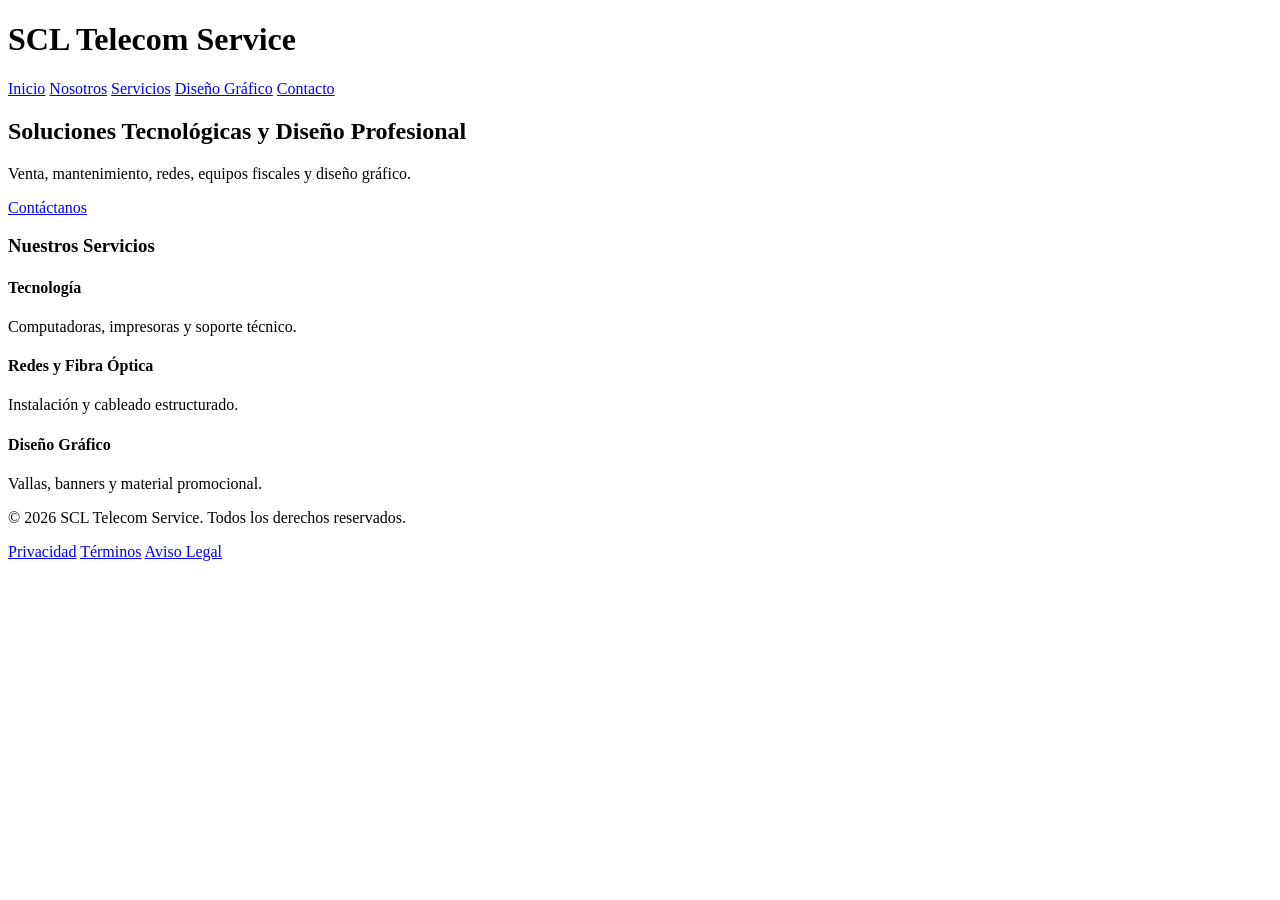
==== index.html @ 66138eaa "Add files via upload" ====
<!DOCTYPE html>
<html lang="es">
<head>
    <meta charset="UTF-8">
    <meta name="viewport" content="width=device-width, initial-scale=1.0">
    <title>SCL Telecom Service | Soluciones Tecnológicas</title>
    <meta name="description" content="SCL Telecom Service ofrece servicios de tecnología, redes, equipos fiscales y diseño gráfico profesional.">

    <link rel="stylesheet" href="css/style.css">
</head>
<body>

    <!-- HEADER -->
    <header class="header">
        <div class="container">
            <h1 class="logo">SCL Telecom Service</h1>

            <nav class="nav">
                <a href="index.html">Inicio</a>
                <a href="nosotros.html">Nosotros</a>
                <a href="servicios.html">Servicios</a>
                <a href="diseno-grafico.html">Diseño Gráfico</a>
                <a href="contacto.html">Contacto</a>
            </nav>
        </div>
    </header>

    <!-- HERO -->
    <section class="hero">
        <div class="container">
            <h2>Soluciones Tecnológicas y Diseño Profesional</h2>
            <p>Venta, mantenimiento, redes, equipos fiscales y diseño gráfico.</p>
            <a href="contacto.html" class="btn">Contáctanos</a>
        </div>
    </section>

    <!-- SERVICIOS RESUMEN -->
    <section class="services">
        <div class="container">
            <h3>Nuestros Servicios</h3>

            <div class="services-grid">
                <div class="service-card">
                    <h4>Tecnología</h4>
                    <p>Computadoras, impresoras y soporte técnico.</p>
                </div>

                <div class="service-card">
                    <h4>Redes y Fibra Óptica</h4>
                    <p>Instalación y cableado estructurado.</p>
                </div>

                <div class="service-card">
                    <h4>Diseño Gráfico</h4>
                    <p>Vallas, banners y material promocional.</p>
                </div>
            </div>
        </div>
    </section>

    <!-- FOOTER -->
    <footer class="footer">
        <div class="container">
            <p>© 2026 SCL Telecom Service. Todos los derechos reservados.</p>
            <div class="footer-links">
                <a href="docs/privacidad.html">Privacidad</a>
                <a href="docs/terminos.html">Términos</a>
                <a href="docs/aviso-legal.html">Aviso Legal</a>
            </div>
        </div>
    </footer>

</body>
</html>
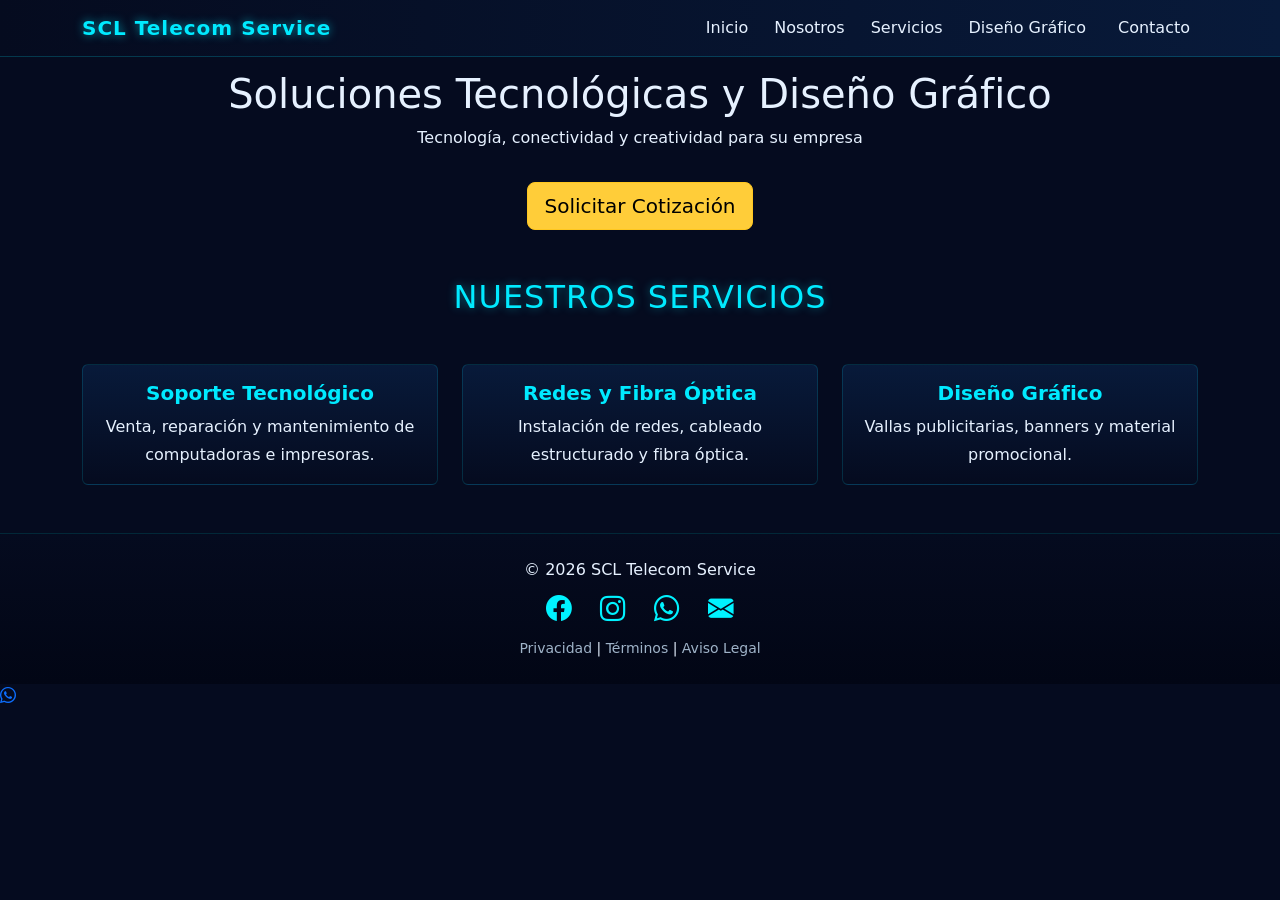
==== commit d8290246: "Add files via upload" ====
--- a/index.html
+++ b/index.html
@@ -3,72 +3,142 @@
 <head>
     <meta charset="UTF-8">
     <meta name="viewport" content="width=device-width, initial-scale=1.0">
-    <title>SCL Telecom Service | Soluciones Tecnológicas</title>
-    <meta name="description" content="SCL Telecom Service ofrece servicios de tecnología, redes, equipos fiscales y diseño gráfico profesional.">
 
+    <title>SCL Telecom Service | Soluciones Tecnológicas y Diseño Gráfico</title>
+    <meta name="description" content="Venta, mantenimiento de equipos, redes de fibra óptica y diseño gráfico profesional.">
+
+    <!-- BOOTSTRAP CSS -->
+    <link href="https://cdn.jsdelivr.net/npm/bootstrap@5.3.2/dist/css/bootstrap.min.css" rel="stylesheet">
+
+    <!-- BOOTSTRAP ICONS -->
+    <link href="https://cdn.jsdelivr.net/npm/bootstrap-icons/font/bootstrap-icons.css" rel="stylesheet">
+
+    <!-- CSS PERSONALIZADO -->
     <link rel="stylesheet" href="css/style.css">
 </head>
 <body>
 
-    <!-- HEADER -->
-    <header class="header">
-        <div class="container">
-            <h1 class="logo">SCL Telecom Service</h1>
+<!-- NAVBAR -->
+<nav class="navbar navbar-expand-lg navbar-dark fixed-top">
+    <div class="container">
+        <a class="navbar-brand fw-bold" href="index.html">SCL Telecom Service</a>
 
-            <nav class="nav">
-                <a href="index.html">Inicio</a>
-                <a href="nosotros.html">Nosotros</a>
-                <a href="servicios.html">Servicios</a>
-                <a href="diseno-grafico.html">Diseño Gráfico</a>
-                <a href="contacto.html">Contacto</a>
-            </nav>
+        <button class="navbar-toggler" data-bs-toggle="collapse" data-bs-target="#menu">
+            <span class="navbar-toggler-icon"></span>
+        </button>
+
+        <div class="collapse navbar-collapse" id="menu">
+            <ul class="navbar-nav ms-auto">
+                <li class="nav-item"><a class="nav-link active" href="index.html">Inicio</a></li>
+                <li class="nav-item"><a class="nav-link" href="nosotros.html">Nosotros</a></li>
+                <li class="nav-item"><a class="nav-link" href="servicios.html">Servicios</a></li>
+                <li class="nav-item"><a class="nav-link" href="diseno-grafico.html">Diseño Gráfico</a></li>
+                <li class="nav-item">
+                    <a class="nav-link btn btn-outline-info ms-lg-3" href="contacto.html">Contacto</a>
+                </li>
+            </ul>
         </div>
-    </header>
+    </div>
+</nav>
 
-    <!-- HERO -->
-    <section class="hero">
-        <div class="container">
-            <h2>Soluciones Tecnológicas y Diseño Profesional</h2>
-            <p>Venta, mantenimiento, redes, equipos fiscales y diseño gráfico.</p>
-            <a href="contacto.html" class="btn">Contáctanos</a>
-        </div>
-    </section>
+<!-- HERO -->
+<header class="hero">
+    <div class="container text-center">
+        <h1 class="reveal">Soluciones Tecnológicas y Diseño Gráfico</h1>
+        <p class="reveal delay-1">
+            Tecnología, conectividad y creatividad para su empresa
+        </p>
+        <a href="contacto.html" class="btn btn-warning btn-lg mt-3 reveal delay-2">
+            Solicitar Cotización
+        </a>
+    </div>
+</header>
 
-    <!-- SERVICIOS RESUMEN -->
-    <section class="services">
-        <div class="container">
-            <h3>Nuestros Servicios</h3>
+<!-- SERVICIOS -->
+<section class="py-5">
+    <div class="container">
+        <h2 class="text-center mb-5 reveal">Nuestros Servicios</h2>
 
-            <div class="services-grid">
-                <div class="service-card">
-                    <h4>Tecnología</h4>
-                    <p>Computadoras, impresoras y soporte técnico.</p>
-                </div>
+        <div class="row g-4">
 
-                <div class="service-card">
-                    <h4>Redes y Fibra Óptica</h4>
-                    <p>Instalación y cableado estructurado.</p>
-                </div>
-
-                <div class="service-card">
-                    <h4>Diseño Gráfico</h4>
-                    <p>Vallas, banners y material promocional.</p>
+            <div class="col-md-4 reveal">
+                <div class="card h-100 text-center">
+                    <div class="card-body">
+                        <h5 class="card-title">Soporte Tecnológico</h5>
+                        <p class="card-text">
+                            Venta, reparación y mantenimiento de computadoras
+                            e impresoras.
+                        </p>
+                    </div>
                 </div>
             </div>
+
+            <div class="col-md-4 reveal delay-1">
+                <div class="card h-100 text-center">
+                    <div class="card-body">
+                        <h5 class="card-title">Redes y Fibra Óptica</h5>
+                        <p class="card-text">
+                            Instalación de redes, cableado estructurado
+                            y fibra óptica.
+                        </p>
+                    </div>
+                </div>
+            </div>
+
+            <div class="col-md-4 reveal delay-2">
+                <div class="card h-100 text-center">
+                    <div class="card-body">
+                        <h5 class="card-title">Diseño Gráfico</h5>
+                        <p class="card-text">
+                            Vallas publicitarias, banners y material promocional.
+                        </p>
+                    </div>
+                </div>
+            </div>
+
         </div>
-    </section>
+    </div>
+</section>
 
-    <!-- FOOTER -->
-    <footer class="footer">
-        <div class="container">
-            <p>© 2026 SCL Telecom Service. Todos los derechos reservados.</p>
-            <div class="footer-links">
-                <a href="docs/privacidad.html">Privacidad</a>
-                <a href="docs/terminos.html">Términos</a>
-                <a href="docs/aviso-legal.html">Aviso Legal</a>
-            </div>
-        </div>
-    </footer>
+<!-- FOOTER CON REDES -->
+<footer class="text-center py-4">
+    <p class="mb-2">© 2026 SCL Telecom Service</p>
+
+    <div class="social-icons mb-2">
+        <a href="https://www.facebook.com/TU_USUARIO" target="_blank" aria-label="Facebook">
+            <i class="bi bi-facebook"></i>
+        </a>
+        <a href="https://www.instagram.com/TU_USUARIO" target="_blank" aria-label="Instagram">
+            <i class="bi bi-instagram"></i>
+        </a>
+        <a href="https://wa.me/507XXXXXXXX" target="_blank" aria-label="WhatsApp">
+            <i class="bi bi-whatsapp"></i>
+        </a>
+        <a href="mailto:correo@tudominio.com" aria-label="Correo">
+            <i class="bi bi-envelope-fill"></i>
+        </a>
+    </div>
+
+    <small>
+        <a href="docs/privacidad.html">Privacidad</a> |
+        <a href="docs/terminos.html">Términos</a> |
+        <a href="docs/aviso-legal.html">Aviso Legal</a>
+    </small>
+</footer>
+
+<!-- BOTÓN FLOTANTE WHATSAPP -->
+<a href="https://wa.me/507XXXXXXXX"
+   class="whatsapp-float"
+   target="_blank"
+   aria-label="WhatsApp">
+   <i class="bi bi-whatsapp"></i>
+</a>
+
+<!-- BOOTSTRAP JS -->
+<script src="https://cdn.jsdelivr.net/npm/bootstrap@5.3.2/dist/js/bootstrap.bundle.min.js"></script>
+
+<!-- JS PERSONALIZADO -->
+<script src="js/main.js"></script>
 
 </body>
 </html>
--- a/css/style.css
+++ b/css/style.css
@@ -0,0 +1,281 @@
+/* =========================
+   VARIABLES GLOBALES
+========================= */
+
+:root {
+    --primary-dark: #050b1f;
+    --secondary-dark: #081a3a;
+    --accent-cyan: #00eaff;
+    --accent-blue: #0b5ed7;
+    --text-light: #e6f1ff;
+    --text-muted: #9fb3c8;
+}
+
+/* =========================
+   CONFIGURACIÓN GENERAL
+========================= */
+
+body {
+    padding-top: 70px;
+    font-family: 'Segoe UI', system-ui, sans-serif;
+    background-color: var(--primary-dark);
+    color: var(--text-light);
+    overflow-x: hidden;
+}
+
+/* =========================
+   NAVBAR
+========================= */
+
+.navbar {
+    background: linear-gradient(90deg, var(--primary-dark), var(--secondary-dark));
+    border-bottom: 1px solid rgba(0, 234, 255, 0.2);
+}
+
+.navbar-brand {
+    color: var(--accent-cyan) !important;
+    letter-spacing: 1px;
+    text-shadow: 0 0 10px rgba(0, 234, 255, 0.6);
+}
+
+.nav-link {
+    color: var(--text-light) !important;
+    position: relative;
+    margin-left: 10px;
+}
+
+.nav-link::after {
+    content: "";
+    position: absolute;
+    bottom: 0;
+    left: 0;
+    width: 0;
+    height: 2px;
+    background: var(--accent-cyan);
+    transition: width 0.3s ease;
+}
+
+.nav-link:hover::after {
+    width: 100%;
+}
+
+/* =========================
+   HERO PRINCIPAL (INDEX)
+========================= */
+
+.hero-section {
+    min-height: 90vh;
+    display: flex;
+    align-items: center;
+    text-align: center;
+    background:
+        radial-gradient(circle at top, rgba(0,234,255,0.15), transparent 60%),
+        linear-gradient(180deg, var(--primary-dark), var(--secondary-dark));
+}
+
+.hero-section h1 {
+    font-weight: 700;
+    letter-spacing: 1.5px;
+    text-shadow: 0 0 20px rgba(0, 234, 255, 0.4);
+    animation: glowFade 1.2s ease forwards;
+}
+
+.hero-section p {
+    color: var(--text-muted);
+    max-width: 700px;
+    margin: 20px auto;
+    animation: slideUp 1.3s ease forwards;
+}
+
+.hero-section .btn-warning {
+    background: linear-gradient(90deg, var(--accent-cyan), #00b3cc);
+    border: none;
+    color: #000;
+    font-weight: 600;
+    box-shadow: 0 0 20px rgba(0, 234, 255, 0.5);
+}
+
+.hero-section .btn-warning:hover {
+    transform: translateY(-3px);
+    box-shadow: 0 0 30px rgba(0, 234, 255, 0.8);
+}
+
+/* =========================
+   HERO INTERNO (NOSOTROS, ETC)
+========================= */
+
+.hero-interno {
+    min-height: 50vh;
+    display: flex;
+    align-items: center;
+    text-align: center;
+    background:
+        radial-gradient(circle at center, rgba(0,234,255,0.15), transparent 60%),
+        linear-gradient(180deg, var(--primary-dark), var(--secondary-dark));
+}
+
+.hero-interno h1 {
+    color: var(--accent-cyan);
+    text-shadow: 0 0 15px rgba(0,234,255,0.5);
+}
+
+.hero-interno p {
+    color: var(--text-muted);
+}
+
+/* =========================
+   SECCIONES GENERALES (FIX VISIBILIDAD)
+========================= */
+
+section {
+    background-color: var(--primary-dark);
+    color: var(--text-light);
+}
+
+section h2 {
+    color: var(--accent-cyan);
+    letter-spacing: 1px;
+    text-transform: uppercase;
+    margin-bottom: 25px;
+    text-shadow: 0 0 10px rgba(0,234,255,0.4);
+}
+
+section p,
+section li {
+    color: var(--text-light);
+    font-size: 1rem;
+    line-height: 1.7;
+}
+
+/* =========================
+   TARJETAS (SERVICIOS)
+========================= */
+
+.card {
+    background: linear-gradient(180deg, var(--secondary-dark), var(--primary-dark));
+    border: 1px solid rgba(0, 234, 255, 0.15);
+    color: var(--text-light);
+    transition: all 0.4s ease;
+}
+
+.card:hover {
+    transform: translateY(-8px) scale(1.01);
+    border-color: var(--accent-cyan);
+    box-shadow: 0 0 30px rgba(0, 234, 255, 0.35);
+}
+
+.card-title {
+    color: var(--accent-cyan);
+    font-weight: 600;
+}
+
+/* =========================
+   CAJA INFORMACIÓN (NOSOTROS)
+========================= */
+
+.info-box {
+    background: linear-gradient(180deg, var(--secondary-dark), var(--primary-dark));
+    border: 1px solid rgba(0,234,255,0.2);
+    padding: 30px;
+    border-radius: 12px;
+    box-shadow: 0 0 25px rgba(0,234,255,0.25);
+}
+
+.info-box h3 {
+    color: var(--accent-cyan);
+}
+
+.info-box ul {
+    padding-left: 20px;
+}
+
+.info-box ul li {
+    list-style: disc;
+    margin-bottom: 6px;
+}
+
+/* =========================
+   FOOTER
+========================= */
+
+footer {
+    background: linear-gradient(180deg, var(--primary-dark), #020615);
+    border-top: 1px solid rgba(0,234,255,0.15);
+}
+
+footer a {
+    color: var(--text-muted);
+    text-decoration: none;
+}
+
+footer a:hover {
+    color: var(--accent-cyan);
+}
+
+/* =========================
+   ANIMACIONES
+========================= */
+
+.reveal {
+    opacity: 0;
+    transform: translateY(40px);
+    transition: all 0.8s ease;
+}
+
+.reveal.active {
+    opacity: 1;
+    transform: translateY(0);
+}
+
+.delay-1 {
+    transition-delay: 0.2s;
+}
+
+.delay-2 {
+    transition-delay: 0.4s;
+}
+
+@keyframes glowFade {
+    from {
+        opacity: 0;
+        text-shadow: none;
+    }
+    to {
+        opacity: 1;
+        text-shadow: 0 0 20px rgba(0, 234, 255, 0.6);
+    }
+}
+
+@keyframes slideUp {
+    from {
+        opacity: 0;
+        transform: translateY(30px);
+    }
+    to {
+        opacity: 1;
+        transform: translateY(0);
+    }
+}
+
+/* =========================
+   RESPONSIVE
+========================= */
+
+@media (max-width: 768px) {
+    .hero-section h1,
+    .hero-interno h1 {
+        font-size: 1.9rem;
+    }
+}
+
+.social-icons a {
+    color: #00f2ff;
+    font-size: 1.6rem;
+    margin: 0 10px;
+    transition: 0.3s ease;
+}
+
+.social-icons a:hover {
+    color: #ffc107;
+    transform: scale(1.2);
+}
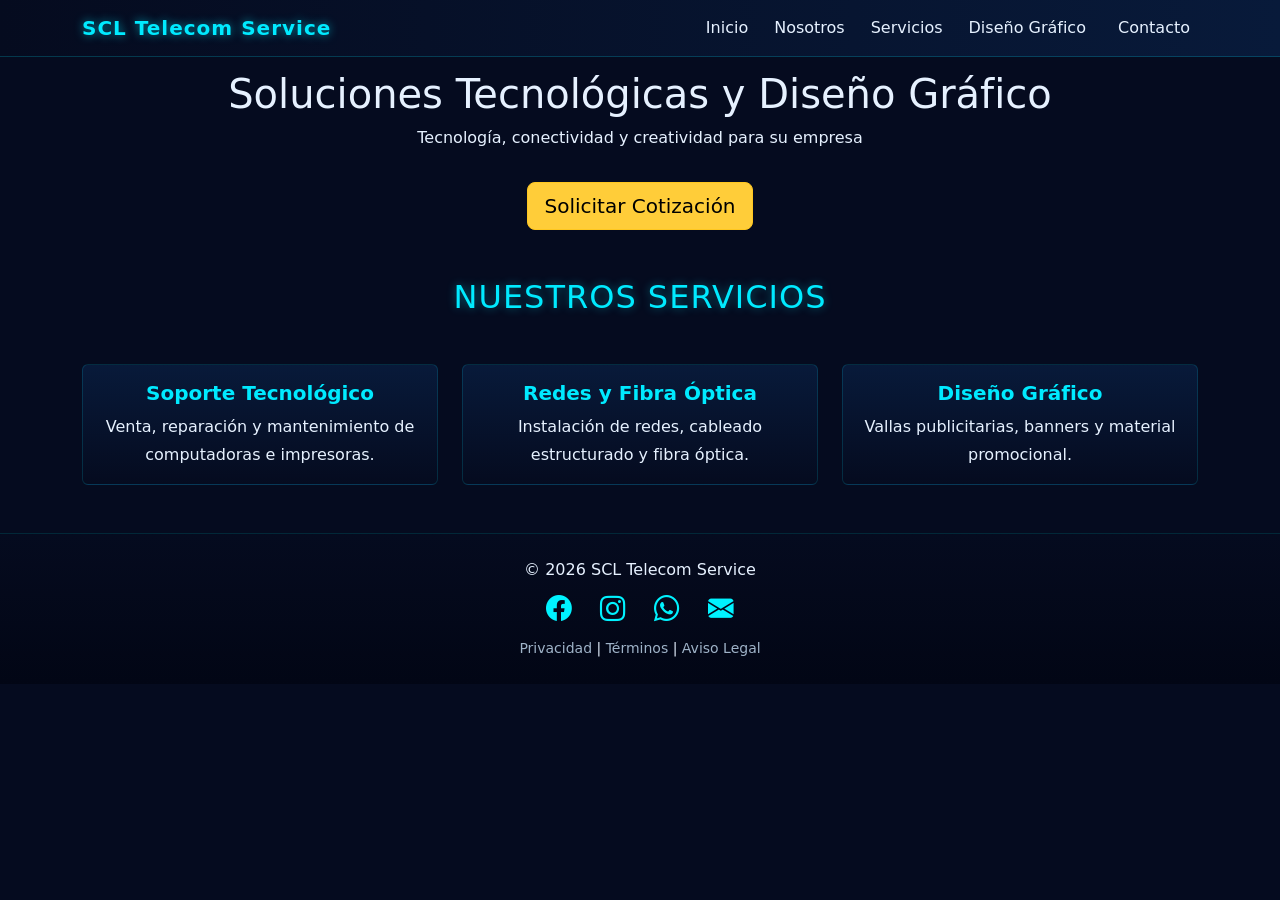
==== commit f88ddcf8: "Update index.html" ====
--- a/index.html
+++ b/index.html
@@ -126,13 +126,7 @@
     </small>
 </footer>
 
-<!-- BOTÓN FLOTANTE WHATSAPP -->
-<a href="https://wa.me/507XXXXXXXX"
-   class="whatsapp-float"
-   target="_blank"
-   aria-label="WhatsApp">
-   <i class="bi bi-whatsapp"></i>
-</a>
+
 
 <!-- BOOTSTRAP JS -->
 <script src="https://cdn.jsdelivr.net/npm/bootstrap@5.3.2/dist/js/bootstrap.bundle.min.js"></script>
@@ -142,3 +136,5 @@
 
 </body>
 </html>
+
+
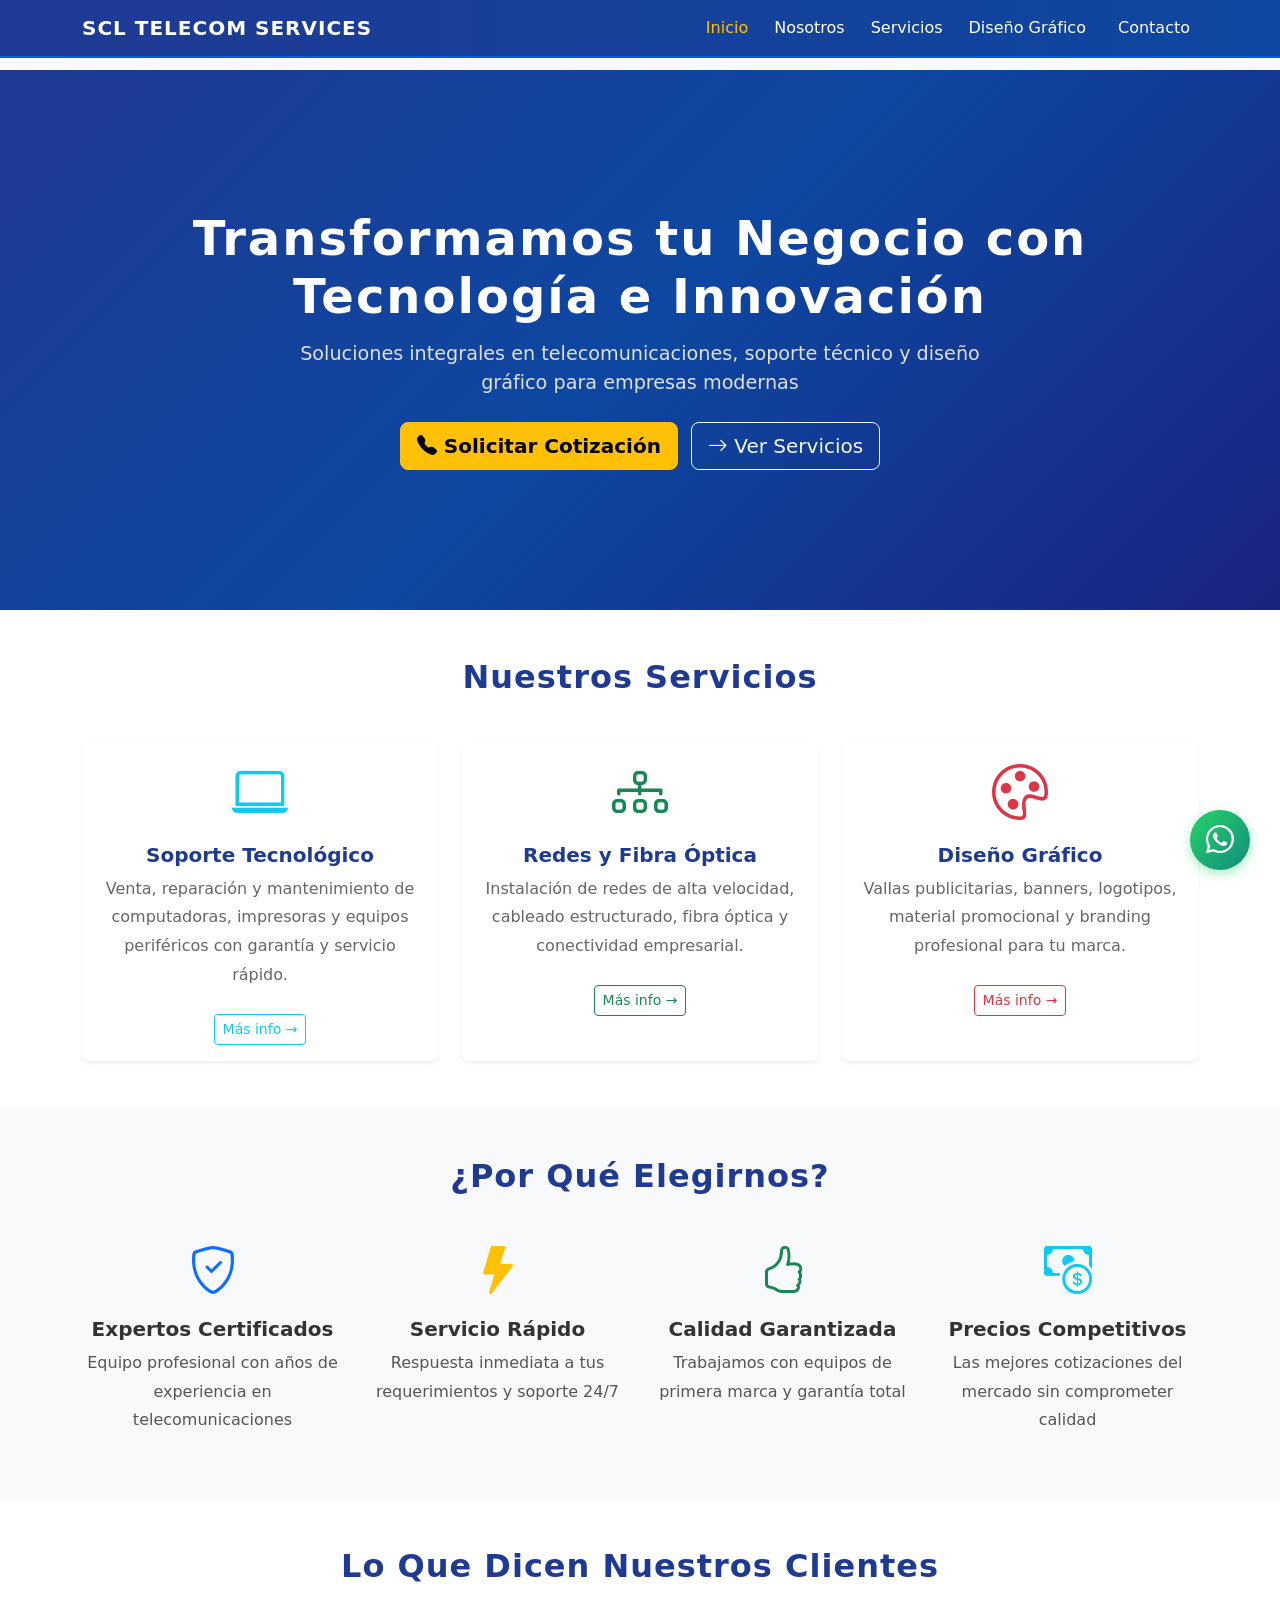
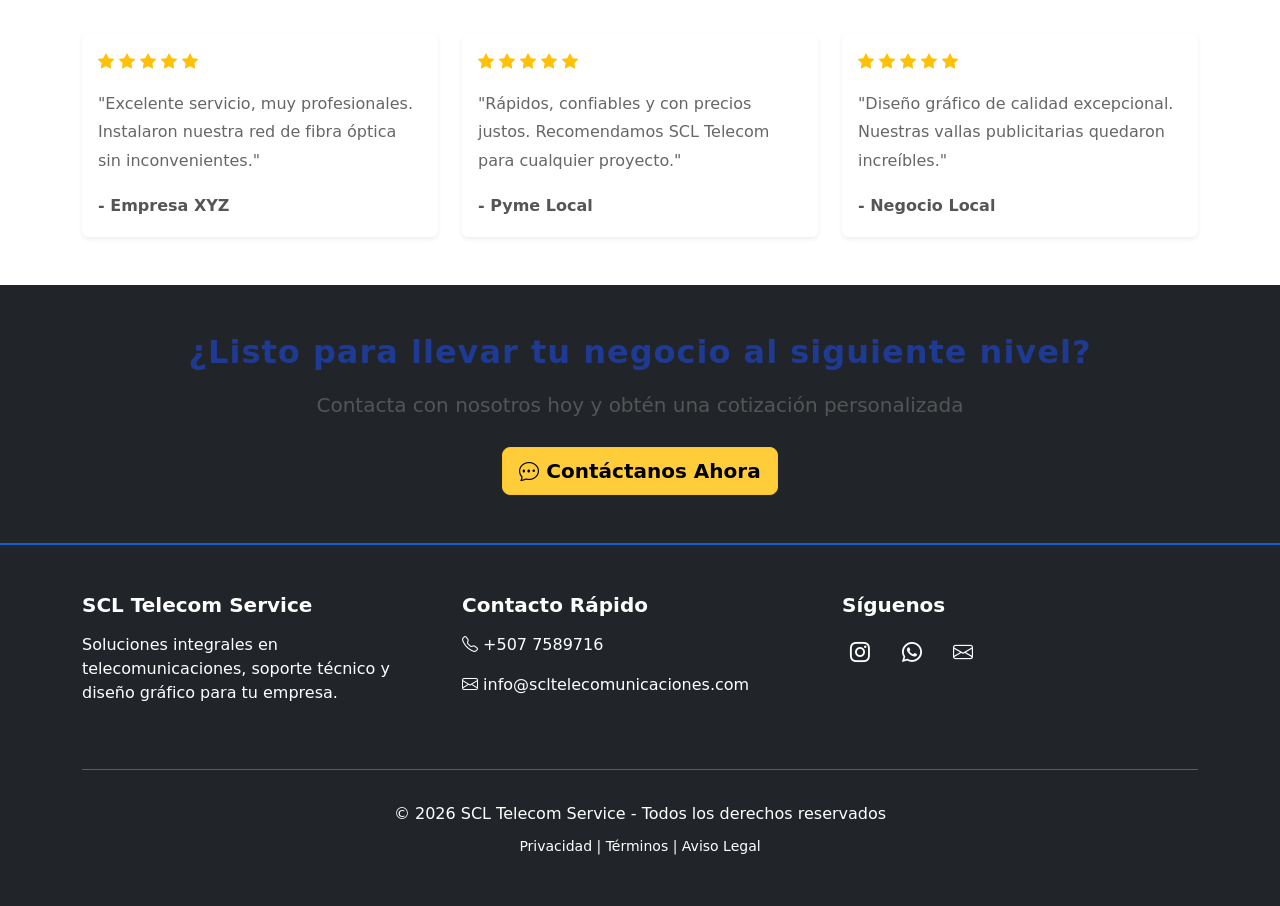
==== commit b947f531: "Add files via upload" ====
--- a/index.html
+++ b/index.html
@@ -4,8 +4,8 @@
     <meta charset="UTF-8">
     <meta name="viewport" content="width=device-width, initial-scale=1.0">
 
-    <title>SCL Telecom Service | Soluciones Tecnológicas y Diseño Gráfico</title>
-    <meta name="description" content="Venta, mantenimiento de equipos, redes de fibra óptica y diseño gráfico profesional.">
+    <title>Tienda de Electrónica | SCL TELECOM SERVICES</title>
+    <meta name="description" content="Tienda de electrónica: Venta, mantenimiento de equipos, redes de fibra óptica y diseño gráfico profesional.">
 
     <!-- BOOTSTRAP CSS -->
     <link href="https://cdn.jsdelivr.net/npm/bootstrap@5.3.2/dist/css/bootstrap.min.css" rel="stylesheet">
@@ -21,7 +21,7 @@
 <!-- NAVBAR -->
 <nav class="navbar navbar-expand-lg navbar-dark fixed-top">
     <div class="container">
-        <a class="navbar-brand fw-bold" href="index.html">SCL Telecom Service</a>
+        <a class="navbar-brand fw-bold" href="index.html">SCL TELECOM SERVICES</a>
 
         <button class="navbar-toggler" data-bs-toggle="collapse" data-bs-target="#menu">
             <span class="navbar-toggler-icon"></span>
@@ -44,13 +44,18 @@
 <!-- HERO -->
 <header class="hero">
     <div class="container text-center">
-        <h1 class="reveal">Soluciones Tecnológicas y Diseño Gráfico</h1>
-        <p class="reveal delay-1">
-            Tecnología, conectividad y creatividad para su empresa
+        <h1 class="reveal">Transformamos tu Negocio con Tecnología e Innovación</h1>
+        <p class="reveal delay-1 lead">
+            Soluciones integrales en telecomunicaciones, soporte técnico y diseño gráfico para empresas modernas
         </p>
-        <a href="contacto.html" class="btn btn-warning btn-lg mt-3 reveal delay-2">
-            Solicitar Cotización
-        </a>
+        <div class="reveal delay-2 mt-4">
+            <a href="contacto.html" class="btn btn-warning btn-lg me-2">
+                <i class="bi bi-telephone-fill"></i> Solicitar Cotización
+            </a>
+            <a href="servicios.html" class="btn btn-outline-light btn-lg">
+                <i class="bi bi-arrow-right"></i> Ver Servicios
+            </a>
+        </div>
     </div>
 </header>
 
@@ -62,71 +67,189 @@
         <div class="row g-4">
 
             <div class="col-md-4 reveal">
-                <div class="card h-100 text-center">
-                    <div class="card-body">
-                        <h5 class="card-title">Soporte Tecnológico</h5>
+                <div class="card h-100 text-center shadow-sm border-0">
+                    <div class="card-body">
+                        <i class="bi bi-laptop display-4 text-info mb-3"></i>
+                        <h5 class="card-title fw-bold">Soporte Tecnológico</h5>
                         <p class="card-text">
-                            Venta, reparación y mantenimiento de computadoras
-                            e impresoras.
+                            Venta, reparación y mantenimiento de computadoras, impresoras y equipos periféricos con garantía y servicio rápido.
                         </p>
+                        <a href="servicios.html" class="btn btn-sm btn-outline-info mt-2">Más info →</a>
                     </div>
                 </div>
             </div>
 
             <div class="col-md-4 reveal delay-1">
-                <div class="card h-100 text-center">
-                    <div class="card-body">
-                        <h5 class="card-title">Redes y Fibra Óptica</h5>
+                <div class="card h-100 text-center shadow-sm border-0">
+                    <div class="card-body">
+                        <i class="bi bi-diagram-3 display-4 text-success mb-3"></i>
+                        <h5 class="card-title fw-bold">Redes y Fibra Óptica</h5>
                         <p class="card-text">
-                            Instalación de redes, cableado estructurado
-                            y fibra óptica.
+                            Instalación de redes de alta velocidad, cableado estructurado, fibra óptica y conectividad empresarial.
                         </p>
+                        <a href="servicios.html" class="btn btn-sm btn-outline-success mt-2">Más info →</a>
                     </div>
                 </div>
             </div>
 
             <div class="col-md-4 reveal delay-2">
-                <div class="card h-100 text-center">
-                    <div class="card-body">
-                        <h5 class="card-title">Diseño Gráfico</h5>
+                <div class="card h-100 text-center shadow-sm border-0">
+                    <div class="card-body">
+                        <i class="bi bi-palette display-4 text-danger mb-3"></i>
+                        <h5 class="card-title fw-bold">Diseño Gráfico</h5>
                         <p class="card-text">
-                            Vallas publicitarias, banners y material promocional.
+                            Vallas publicitarias, banners, logotipos, material promocional y branding profesional para tu marca.
                         </p>
-                    </div>
-                </div>
-            </div>
-
-        </div>
+                        <a href="diseno-grafico.html" class="btn btn-sm btn-outline-danger mt-2">Más info →</a>
+                    </div>
+                </div>
+            </div>
+
+        </div>
+    </div>
+</section>
+
+<!-- CARACTERÍSTICAS -->
+<section class="py-5 bg-light">
+    <div class="container">
+        <h2 class="text-center mb-5 reveal">¿Por Qué Elegirnos?</h2>
+        <div class="row g-4">
+            <div class="col-md-3 col-sm-6 text-center reveal">
+                <div class="mb-3">
+                    <i class="bi bi-shield-check display-5 text-primary"></i>
+                </div>
+                <h5 class="fw-bold">Expertos Certificados</h5>
+                <p>Equipo profesional con años de experiencia en telecomunicaciones</p>
+            </div>
+            <div class="col-md-3 col-sm-6 text-center reveal delay-1">
+                <div class="mb-3">
+                    <i class="bi bi-lightning-fill display-5 text-warning"></i>
+                </div>
+                <h5 class="fw-bold">Servicio Rápido</h5>
+                <p>Respuesta inmediata a tus requerimientos y soporte 24/7</p>
+            </div>
+            <div class="col-md-3 col-sm-6 text-center reveal delay-2">
+                <div class="mb-3">
+                    <i class="bi bi-hand-thumbs-up display-5 text-success"></i>
+                </div>
+                <h5 class="fw-bold">Calidad Garantizada</h5>
+                <p>Trabajamos con equipos de primera marca y garantía total</p>
+            </div>
+            <div class="col-md-3 col-sm-6 text-center reveal delay-3">
+                <div class="mb-3">
+                    <i class="bi bi-cash-coin display-5 text-info"></i>
+                </div>
+                <h5 class="fw-bold">Precios Competitivos</h5>
+                <p>Las mejores cotizaciones del mercado sin comprometer calidad</p>
+            </div>
+        </div>
+    </div>
+</section>
+
+<!-- TESTIMONIOS -->
+<section class="py-5">
+    <div class="container">
+        <h2 class="text-center mb-5 reveal">Lo Que Dicen Nuestros Clientes</h2>
+        <div class="row g-4">
+            <div class="col-md-4 reveal">
+                <div class="card h-100 border-0 shadow-sm">
+                    <div class="card-body">
+                        <div class="mb-3">
+                            <i class="bi bi-star-fill text-warning"></i>
+                            <i class="bi bi-star-fill text-warning"></i>
+                            <i class="bi bi-star-fill text-warning"></i>
+                            <i class="bi bi-star-fill text-warning"></i>
+                            <i class="bi bi-star-fill text-warning"></i>
+                        </div>
+                        <p class="card-text">"Excelente servicio, muy profesionales. Instalaron nuestra red de fibra óptica sin inconvenientes."</p>
+                        <p class="fw-bold mb-0">- Empresa XYZ</p>
+                    </div>
+                </div>
+            </div>
+            <div class="col-md-4 reveal delay-1">
+                <div class="card h-100 border-0 shadow-sm">
+                    <div class="card-body">
+                        <div class="mb-3">
+                            <i class="bi bi-star-fill text-warning"></i>
+                            <i class="bi bi-star-fill text-warning"></i>
+                            <i class="bi bi-star-fill text-warning"></i>
+                            <i class="bi bi-star-fill text-warning"></i>
+                            <i class="bi bi-star-fill text-warning"></i>
+                        </div>
+                        <p class="card-text">"Rápidos, confiables y con precios justos. Recomendamos SCL Telecom para cualquier proyecto."</p>
+                        <p class="fw-bold mb-0">- Pyme Local</p>
+                    </div>
+                </div>
+            </div>
+            <div class="col-md-4 reveal delay-2">
+                <div class="card h-100 border-0 shadow-sm">
+                    <div class="card-body">
+                        <div class="mb-3">
+                            <i class="bi bi-star-fill text-warning"></i>
+                            <i class="bi bi-star-fill text-warning"></i>
+                            <i class="bi bi-star-fill text-warning"></i>
+                            <i class="bi bi-star-fill text-warning"></i>
+                            <i class="bi bi-star-fill text-warning"></i>
+                        </div>
+                        <p class="card-text">"Diseño gráfico de calidad excepcional. Nuestras vallas publicitarias quedaron increíbles."</p>
+                        <p class="fw-bold mb-0">- Negocio Local</p>
+                    </div>
+                </div>
+            </div>
+        </div>
+    </div>
+</section>
+
+<!-- CTA FINAL -->
+<section class="py-5 bg-dark text-white text-center">
+    <div class="container">
+        <h2 class="mb-3 reveal">¿Listo para llevar tu negocio al siguiente nivel?</h2>
+        <p class="lead mb-4 reveal delay-1">Contacta con nosotros hoy y obtén una cotización personalizada</p>
+        <a href="contacto.html" class="btn btn-warning btn-lg reveal delay-2">
+            <i class="bi bi-chat-dots"></i> Contáctanos Ahora
+        </a>
     </div>
 </section>
 
 <!-- FOOTER CON REDES -->
-<footer class="text-center py-4">
-    <p class="mb-2">© 2026 SCL Telecom Service</p>
-
-    <div class="social-icons mb-2">
-        <a href="https://www.facebook.com/TU_USUARIO" target="_blank" aria-label="Facebook">
-            <i class="bi bi-facebook"></i>
-        </a>
-        <a href="https://www.instagram.com/TU_USUARIO" target="_blank" aria-label="Instagram">
-            <i class="bi bi-instagram"></i>
-        </a>
-        <a href="https://wa.me/507XXXXXXXX" target="_blank" aria-label="WhatsApp">
-            <i class="bi bi-whatsapp"></i>
-        </a>
-        <a href="mailto:correo@tudominio.com" aria-label="Correo">
-            <i class="bi bi-envelope-fill"></i>
-        </a>
-    </div>
-
-    <small>
-        <a href="docs/privacidad.html">Privacidad</a> |
-        <a href="docs/terminos.html">Términos</a> |
-        <a href="docs/aviso-legal.html">Aviso Legal</a>
-    </small>
+<footer class="bg-dark text-white py-5">
+    <div class="container">
+        <div class="row mb-4">
+            <div class="col-md-4 mb-4">
+                <h5 class="fw-bold mb-3">SCL Telecom Service</h5>
+                <p>Soluciones integrales en telecomunicaciones, soporte técnico y diseño gráfico para tu empresa.</p>
+            </div>
+            <div class="col-md-4 mb-4">
+                <h5 class="fw-bold mb-3">Contacto Rápido</h5>
+                <p><i class="bi bi-telephone"></i> <a href="tel:+5077589716" class="text-white text-decoration-none">+507 7589716</a></p>
+                <p><i class="bi bi-envelope"></i> <a href="mailto:info@scltelecomunicaciones.com" class="text-white text-decoration-none">info@scltelecomunicaciones.com</a></p>
+            </div>
+            <div class="col-md-4 mb-4">
+                <h5 class="fw-bold mb-3">Síguenos</h5>
+                <div class="social-icons">
+                    <a href="https://www.instagram.com/alci_lopez_?igsh=aGkzNTE1emU4dzk=" target="_blank" aria-label="Instagram" class="text-white me-3">
+                        <i class="bi bi-instagram fs-5"></i>
+                    </a>
+                    <a href="https://wa.me/5077589716" target="_blank" aria-label="WhatsApp" class="text-white me-3">
+                        <i class="bi bi-whatsapp fs-5"></i>
+                    </a>
+                    <a href="mailto:info@scltelecomunicaciones.com" aria-label="Correo" class="text-white">
+                        <i class="bi bi-envelope fs-5"></i>
+                    </a>
+                </div>
+            </div>
+        </div>
+        <hr class="bg-secondary">
+        <div class="text-center pt-3">
+            <p class="mb-2">© 2026 SCL Telecom Service - Todos los derechos reservados</p>
+            <small>
+                <a href="privacidad.html" class="text-white text-decoration-none">Privacidad</a> |
+                <a href="terminos.html" class="text-white text-decoration-none">Términos</a> |
+                <a href="aviso-legal.html" class="text-white text-decoration-none">Aviso Legal</a>
+            </small>
+        </div>
+    </div>
 </footer>
-
-
 
 <!-- BOOTSTRAP JS -->
 <script src="https://cdn.jsdelivr.net/npm/bootstrap@5.3.2/dist/js/bootstrap.bundle.min.js"></script>
@@ -134,7 +257,42 @@
 <!-- JS PERSONALIZADO -->
 <script src="js/main.js"></script>
 
+<!-- CHAT FLOTANTE WHATSAPP -->
+<div class="whatsapp-container">
+    <div class="whatsapp-bubble">
+        <i class="bi bi-whatsapp"></i>
+    </div>
+    <div class="whatsapp-tooltip">
+        ¡Hablemos por WhatsApp!
+    </div>
+    <div class="whatsapp-popup">
+        <button class="whatsapp-close">
+            <i class="bi bi-x-lg"></i>
+        </button>
+        <div class="whatsapp-header">
+            <h4>SCL Telecom Service</h4>
+            <p>Usualmente responde en minutos</p>
+        </div>
+        <div class="whatsapp-body">
+            <div class="whatsapp-message">
+                ¡Hola! 👋 Bienvenido a SCL Telecom Service. 
+                <br><br>¿Cómo podemos ayudarte hoy?
+            </div>
+            <div class="whatsapp-buttons">
+                <button class="whatsapp-btn whatsapp-btn-primary">
+                    <i class="bi bi-chat-dots"></i>
+                    Enviar Mensaje
+                </button>
+                <a href="tel:+5077589716" class="whatsapp-btn whatsapp-btn-secondary">
+                    <i class="bi bi-telephone"></i>
+                    Llamar Ahora
+                </a>
+            </div>
+        </div>
+    </div>
+</div>
+
+<script src="js/whatsapp-chat.js"></script>
+
 </body>
 </html>
-
-
--- a/css/style.css
+++ b/css/style.css
@@ -3,12 +3,12 @@
 ========================= */
 
 :root {
-    --primary-dark: #050b1f;
-    --secondary-dark: #081a3a;
-    --accent-cyan: #00eaff;
+    --primary-dark: #1a1a1a;
+    --secondary-dark: #2d2d2d;
+    --accent-cyan: #17a2b8;
     --accent-blue: #0b5ed7;
-    --text-light: #e6f1ff;
-    --text-muted: #9fb3c8;
+    --text-light: #ffffff;
+    --text-muted: #999999;
 }
 
 /* =========================
@@ -18,8 +18,8 @@
 body {
     padding-top: 70px;
     font-family: 'Segoe UI', system-ui, sans-serif;
-    background-color: var(--primary-dark);
-    color: var(--text-light);
+    background-color: #f8f9fa;
+    color: #333333;
     overflow-x: hidden;
 }
 
@@ -28,20 +28,21 @@
 ========================= */
 
 .navbar {
-    background: linear-gradient(90deg, var(--primary-dark), var(--secondary-dark));
-    border-bottom: 1px solid rgba(0, 234, 255, 0.2);
+    background: linear-gradient(90deg, #1f3a93, #0d47a1);
+    border-bottom: 2px solid #0b5ed7;
 }
 
 .navbar-brand {
-    color: var(--accent-cyan) !important;
+    color: #ffffff !important;
     letter-spacing: 1px;
-    text-shadow: 0 0 10px rgba(0, 234, 255, 0.6);
+    font-weight: 700;
 }
 
 .nav-link {
-    color: var(--text-light) !important;
+    color: #ffffff !important;
     position: relative;
     margin-left: 10px;
+    transition: 0.3s ease;
 }
 
 .nav-link::after {
@@ -51,7 +52,7 @@
     left: 0;
     width: 0;
     height: 2px;
-    background: var(--accent-cyan);
+    background: #ffc107;
     transition: width 0.3s ease;
 }
 
@@ -59,157 +60,124 @@
     width: 100%;
 }
 
-/* =========================
-   HERO PRINCIPAL (INDEX)
-========================= */
-
-.hero-section {
-    min-height: 90vh;
+.nav-link.active {
+    color: #ffc107 !important;
+}
+
+/* =========================
+   HERO (TODAS LAS PÁGINAS)
+========================= */
+
+.hero {
+    min-height: 60vh;
     display: flex;
     align-items: center;
+    justify-content: center;
     text-align: center;
-    background:
-        radial-gradient(circle at top, rgba(0,234,255,0.15), transparent 60%),
-        linear-gradient(180deg, var(--primary-dark), var(--secondary-dark));
-}
-
-.hero-section h1 {
+    background: linear-gradient(135deg, #1f3a93 0%, #0d47a1 50%, #1a237e 100%);
+    color: #ffffff;
+    padding: 60px 20px;
+    position: relative;
+    overflow: hidden;
+}
+
+.hero h1 {
+    font-size: 3rem;
     font-weight: 700;
-    letter-spacing: 1.5px;
-    text-shadow: 0 0 20px rgba(0, 234, 255, 0.4);
-    animation: glowFade 1.2s ease forwards;
-}
-
-.hero-section p {
-    color: var(--text-muted);
+    margin-bottom: 15px;
+    letter-spacing: 2px;
+}
+
+.hero p {
+    font-size: 1.2rem;
+    margin: 10px 0;
+    color: #e0e0e0;
     max-width: 700px;
-    margin: 20px auto;
-    animation: slideUp 1.3s ease forwards;
-}
-
-.hero-section .btn-warning {
-    background: linear-gradient(90deg, var(--accent-cyan), #00b3cc);
-    border: none;
-    color: #000;
+    margin-left: auto;
+    margin-right: auto;
+}
+
+/* =========================
+   SECCIONES GENERALES
+========================= */
+
+section {
+    background-color: #ffffff;
+    color: #333333;
+}
+
+section.bg-light {
+    background-color: #f5f5f5;
+}
+
+section.bg-dark {
+    background-color: #212529;
+    color: #ffffff;
+}
+
+section h2 {
+    color: #1f3a93;
+    letter-spacing: 1px;
+    font-weight: 700;
+    margin-bottom: 30px;
+}
+
+section h3 {
+    color: #0d47a1;
     font-weight: 600;
-    box-shadow: 0 0 20px rgba(0, 234, 255, 0.5);
-}
-
-.hero-section .btn-warning:hover {
-    transform: translateY(-3px);
-    box-shadow: 0 0 30px rgba(0, 234, 255, 0.8);
-}
-
-/* =========================
-   HERO INTERNO (NOSOTROS, ETC)
-========================= */
-
-.hero-interno {
-    min-height: 50vh;
-    display: flex;
-    align-items: center;
-    text-align: center;
-    background:
-        radial-gradient(circle at center, rgba(0,234,255,0.15), transparent 60%),
-        linear-gradient(180deg, var(--primary-dark), var(--secondary-dark));
-}
-
-.hero-interno h1 {
-    color: var(--accent-cyan);
-    text-shadow: 0 0 15px rgba(0,234,255,0.5);
-}
-
-.hero-interno p {
-    color: var(--text-muted);
-}
-
-/* =========================
-   SECCIONES GENERALES (FIX VISIBILIDAD)
-========================= */
-
-section {
-    background-color: var(--primary-dark);
-    color: var(--text-light);
-}
-
-section h2 {
-    color: var(--accent-cyan);
-    letter-spacing: 1px;
-    text-transform: uppercase;
-    margin-bottom: 25px;
-    text-shadow: 0 0 10px rgba(0,234,255,0.4);
 }
 
 section p,
 section li {
-    color: var(--text-light);
+    color: #555555;
     font-size: 1rem;
-    line-height: 1.7;
-}
-
-/* =========================
-   TARJETAS (SERVICIOS)
+    line-height: 1.8;
+}
+
+/* =========================
+   TARJETAS (CARDS)
 ========================= */
 
 .card {
-    background: linear-gradient(180deg, var(--secondary-dark), var(--primary-dark));
-    border: 1px solid rgba(0, 234, 255, 0.15);
-    color: var(--text-light);
-    transition: all 0.4s ease;
+    background: #ffffff;
+    border: 1px solid #e0e0e0;
+    color: #333333;
+    transition: all 0.3s ease;
 }
 
 .card:hover {
-    transform: translateY(-8px) scale(1.01);
-    border-color: var(--accent-cyan);
-    box-shadow: 0 0 30px rgba(0, 234, 255, 0.35);
+    transform: translateY(-8px);
+    box-shadow: 0 8px 25px rgba(0, 0, 0, 0.15);
+    border-color: #0b5ed7;
 }
 
 .card-title {
-    color: var(--accent-cyan);
+    color: #1f3a93;
     font-weight: 600;
-}
-
-/* =========================
-   CAJA INFORMACIÓN (NOSOTROS)
-========================= */
-
-.info-box {
-    background: linear-gradient(180deg, var(--secondary-dark), var(--primary-dark));
-    border: 1px solid rgba(0,234,255,0.2);
-    padding: 30px;
-    border-radius: 12px;
-    box-shadow: 0 0 25px rgba(0,234,255,0.25);
-}
-
-.info-box h3 {
-    color: var(--accent-cyan);
-}
-
-.info-box ul {
-    padding-left: 20px;
-}
-
-.info-box ul li {
-    list-style: disc;
-    margin-bottom: 6px;
-}
-
-/* =========================
-   FOOTER
-========================= */
-
-footer {
-    background: linear-gradient(180deg, var(--primary-dark), #020615);
-    border-top: 1px solid rgba(0,234,255,0.15);
-}
-
-footer a {
-    color: var(--text-muted);
-    text-decoration: none;
-}
-
-footer a:hover {
-    color: var(--accent-cyan);
+    margin-top: 15px;
+}
+
+.card-text {
+    color: #666666;
+}
+
+/* =========================
+   BOTONES
+========================= */
+
+.btn-warning {
+    background-color: #ffc107;
+    border-color: #ffc107;
+    color: #000000;
+    font-weight: 600;
+    transition: all 0.3s ease;
+}
+
+.btn-warning:hover {
+    background-color: #e0a800;
+    border-color: #e0a800;
+    transform: translateY(-2px);
+    box-shadow: 0 4px 12px rgba(255, 193, 7, 0.3);
 }
 
 /* =========================
@@ -218,8 +186,8 @@
 
 .reveal {
     opacity: 0;
-    transform: translateY(40px);
-    transition: all 0.8s ease;
+    transform: translateY(30px);
+    transition: opacity 0.8s ease, transform 0.8s ease;
 }
 
 .reveal.active {
@@ -235,47 +203,373 @@
     transition-delay: 0.4s;
 }
 
-@keyframes glowFade {
-    from {
-        opacity: 0;
-        text-shadow: none;
-    }
-    to {
-        opacity: 1;
-        text-shadow: 0 0 20px rgba(0, 234, 255, 0.6);
-    }
-}
-
-@keyframes slideUp {
-    from {
-        opacity: 0;
-        transform: translateY(30px);
-    }
-    to {
-        opacity: 1;
-        transform: translateY(0);
-    }
-}
-
-/* =========================
-   RESPONSIVE
-========================= */
-
-@media (max-width: 768px) {
-    .hero-section h1,
-    .hero-interno h1 {
-        font-size: 1.9rem;
-    }
-}
+.delay-3 {
+    transition-delay: 0.6s;
+}
+
+.delay-4 {
+    transition-delay: 0.8s;
+}
+
+.delay-5 {
+    transition-delay: 1s;
+}
+
+/* =========================
+   SOCIALES
+========================= */
 
 .social-icons a {
-    color: #00f2ff;
-    font-size: 1.6rem;
-    margin: 0 10px;
-    transition: 0.3s ease;
+    color: #17a2b8;
+    font-size: 1.5rem;
+    margin: 0 8px;
+    transition: all 0.3s ease;
+    text-decoration: none;
 }
 
 .social-icons a:hover {
     color: #ffc107;
     transform: scale(1.2);
 }
+
+/* =========================
+   FOOTER
+========================= */
+
+footer {
+    background: #212529;
+    border-top: 2px solid #0b5ed7;
+    color: #ffffff;
+}
+
+footer a {
+    color: #17a2b8;
+    text-decoration: none;
+    transition: 0.3s ease;
+}
+
+footer a:hover {
+    color: #ffc107;
+}
+
+/* =========================
+   RESPONSIVE
+========================= */
+
+@media (max-width: 768px) {
+    body {
+        padding-top: 60px;
+    }
+    
+    .hero h1 {
+        font-size: 2rem;
+    }
+    
+    .hero p {
+        font-size: 1rem;
+    }
+    
+    .card {
+        margin-bottom: 15px;
+    }
+}
+
+/* =========================
+   CHAT FLOTANTE WHATSAPP
+========================= */
+
+.whatsapp-container {
+    position: fixed;
+    bottom: 30px;
+    right: 30px;
+    z-index: 1000;
+    font-family: 'Segoe UI', Tahoma, Geneva, Verdana, sans-serif;
+}
+
+.whatsapp-bubble {
+    display: flex;
+    align-items: center;
+    justify-content: center;
+    width: 60px;
+    height: 60px;
+    background: linear-gradient(135deg, #25d366, #128c7e);
+    border-radius: 50%;
+    cursor: pointer;
+    box-shadow: 0 4px 12px rgba(37, 211, 102, 0.4);
+    transition: all 0.3s ease;
+    animation: pulsoWhatsApp 2s infinite;
+}
+
+.whatsapp-bubble:hover {
+    transform: scale(1.1);
+    box-shadow: 0 8px 20px rgba(37, 211, 102, 0.6);
+    animation: none;
+}
+
+.whatsapp-bubble i {
+    color: #ffffff;
+    font-size: 28px;
+}
+
+.whatsapp-tooltip {
+    position: absolute;
+    bottom: 75px;
+    right: 0;
+    background: #25d366;
+    color: #ffffff;
+    padding: 12px 16px;
+    border-radius: 8px;
+    white-space: nowrap;
+    font-size: 14px;
+    font-weight: 500;
+    box-shadow: 0 4px 12px rgba(37, 211, 102, 0.3);
+    opacity: 0;
+    visibility: hidden;
+    transition: all 0.3s ease;
+    pointer-events: none;
+}
+
+.whatsapp-tooltip::after {
+    content: "";
+    position: absolute;
+    bottom: -5px;
+    right: 15px;
+    width: 0;
+    height: 0;
+    border-left: 6px solid transparent;
+    border-right: 6px solid transparent;
+    border-top: 6px solid #25d366;
+}
+
+.whatsapp-container:hover .whatsapp-tooltip {
+    opacity: 1;
+    visibility: visible;
+    bottom: 80px;
+}
+
+.whatsapp-popup {
+    position: absolute;
+    bottom: 80px;
+    right: 0;
+    background: #ffffff;
+    border-radius: 12px;
+    box-shadow: 0 5px 30px rgba(0, 0, 0, 0.15);
+    width: 320px;
+    overflow: hidden;
+    opacity: 0;
+    visibility: hidden;
+    transform: scale(0.8);
+    transition: all 0.3s ease;
+    pointer-events: none;
+    z-index: 1001;
+}
+
+.whatsapp-popup.active {
+    opacity: 1;
+    visibility: visible;
+    transform: scale(1);
+    pointer-events: auto;
+}
+
+.whatsapp-header {
+    background: linear-gradient(135deg, #25d366, #128c7e);
+    color: #ffffff;
+    padding: 16px;
+    text-align: center;
+}
+
+.whatsapp-header h4 {
+    margin: 0;
+    font-size: 16px;
+    font-weight: 600;
+}
+
+.whatsapp-header p {
+    margin: 5px 0 0 0;
+    font-size: 13px;
+    color: rgba(255, 255, 255, 0.9);
+}
+
+.whatsapp-body {
+    padding: 16px;
+}
+
+.whatsapp-message {
+    background: #f0f0f0;
+    padding: 12px;
+    border-radius: 8px;
+    margin-bottom: 12px;
+    font-size: 14px;
+    line-height: 1.4;
+    color: #333333;
+}
+
+.whatsapp-buttons {
+    display: flex;
+    flex-direction: column;
+    gap: 10px;
+}
+
+.whatsapp-btn {
+    padding: 12px;
+    border: none;
+    border-radius: 8px;
+    cursor: pointer;
+    font-size: 14px;
+    font-weight: 600;
+    transition: all 0.3s ease;
+    text-decoration: none;
+    text-align: center;
+    display: flex;
+    align-items: center;
+    justify-content: center;
+    gap: 8px;
+}
+
+.whatsapp-btn-primary {
+    background: #25d366;
+    color: #ffffff;
+}
+
+.whatsapp-btn-primary:hover {
+    background: #128c7e;
+    transform: translateY(-2px);
+    box-shadow: 0 4px 12px rgba(37, 211, 102, 0.3);
+}
+
+.whatsapp-btn-secondary {
+    background: #e8e8e8;
+    color: #333333;
+}
+
+.whatsapp-btn-secondary:hover {
+    background: #d0d0d0;
+}
+
+.whatsapp-close {
+    position: absolute;
+    top: 10px;
+    right: 10px;
+    background: rgba(255, 255, 255, 0.2);
+    border: none;
+    color: #ffffff;
+    width: 30px;
+    height: 30px;
+    border-radius: 50%;
+    cursor: pointer;
+    font-size: 18px;
+    transition: all 0.3s ease;
+}
+
+.whatsapp-close:hover {
+    background: rgba(255, 255, 255, 0.4);
+}
+
+@keyframes pulsoWhatsApp {
+    0% {
+        box-shadow: 0 0 0 0 rgba(37, 211, 102, 0.7);
+    }
+    70% {
+        box-shadow: 0 0 0 15px rgba(37, 211, 102, 0);
+    }
+    100% {
+        box-shadow: 0 0 0 0 rgba(37, 211, 102, 0);
+    }
+}
+
+@media (max-width: 480px) {
+    .whatsapp-container {
+        bottom: 20px;
+        right: 20px;
+    }
+    
+    .whatsapp-popup {
+        width: 280px;
+        right: -10px;
+    }
+    
+    .whatsapp-bubble {
+        width: 55px;
+        height: 55px;
+    }
+    
+    .whatsapp-bubble i {
+        font-size: 24px;
+    }
+}
+
+/* =========================
+   GOOGLE MAPS
+========================= */
+
+.maps-container {
+    position: relative;
+    width: 100%;
+    height: 500px;
+    border-radius: 12px;
+    overflow: hidden;
+    box-shadow: 0 4px 15px rgba(0, 0, 0, 0.1);
+    margin: 30px 0;
+}
+
+.maps-container iframe {
+    width: 100%;
+    height: 100%;
+    border: none;
+}
+
+.maps-info-box {
+    background: linear-gradient(135deg, #1f3a93, #0d47a1);
+    color: #ffffff;
+    padding: 24px;
+    border-radius: 12px;
+    margin-top: 20px;
+}
+
+.maps-info-box h4 {
+    color: #ffc107;
+    margin-bottom: 15px;
+    font-weight: 600;
+}
+
+.maps-info-item {
+    display: flex;
+    align-items: start;
+    margin-bottom: 15px;
+    padding-bottom: 15px;
+    border-bottom: 1px solid rgba(255, 255, 255, 0.1);
+}
+
+.maps-info-item:last-child {
+    margin-bottom: 0;
+    padding-bottom: 0;
+    border-bottom: none;
+}
+
+.maps-info-item i {
+    font-size: 20px;
+    margin-right: 15px;
+    color: #ffc107;
+    min-width: 30px;
+}
+
+.maps-info-item strong {
+    color: #ffc107;
+}
+
+.maps-info-item p {
+    margin: 0;
+    color: #ffffff;
+    font-size: 14px;
+    line-height: 1.6;
+}
+
+@media (max-width: 768px) {
+    .maps-container {
+        height: 350px;
+    }
+    
+    .maps-info-box {
+        padding: 18px;
+    }
+}
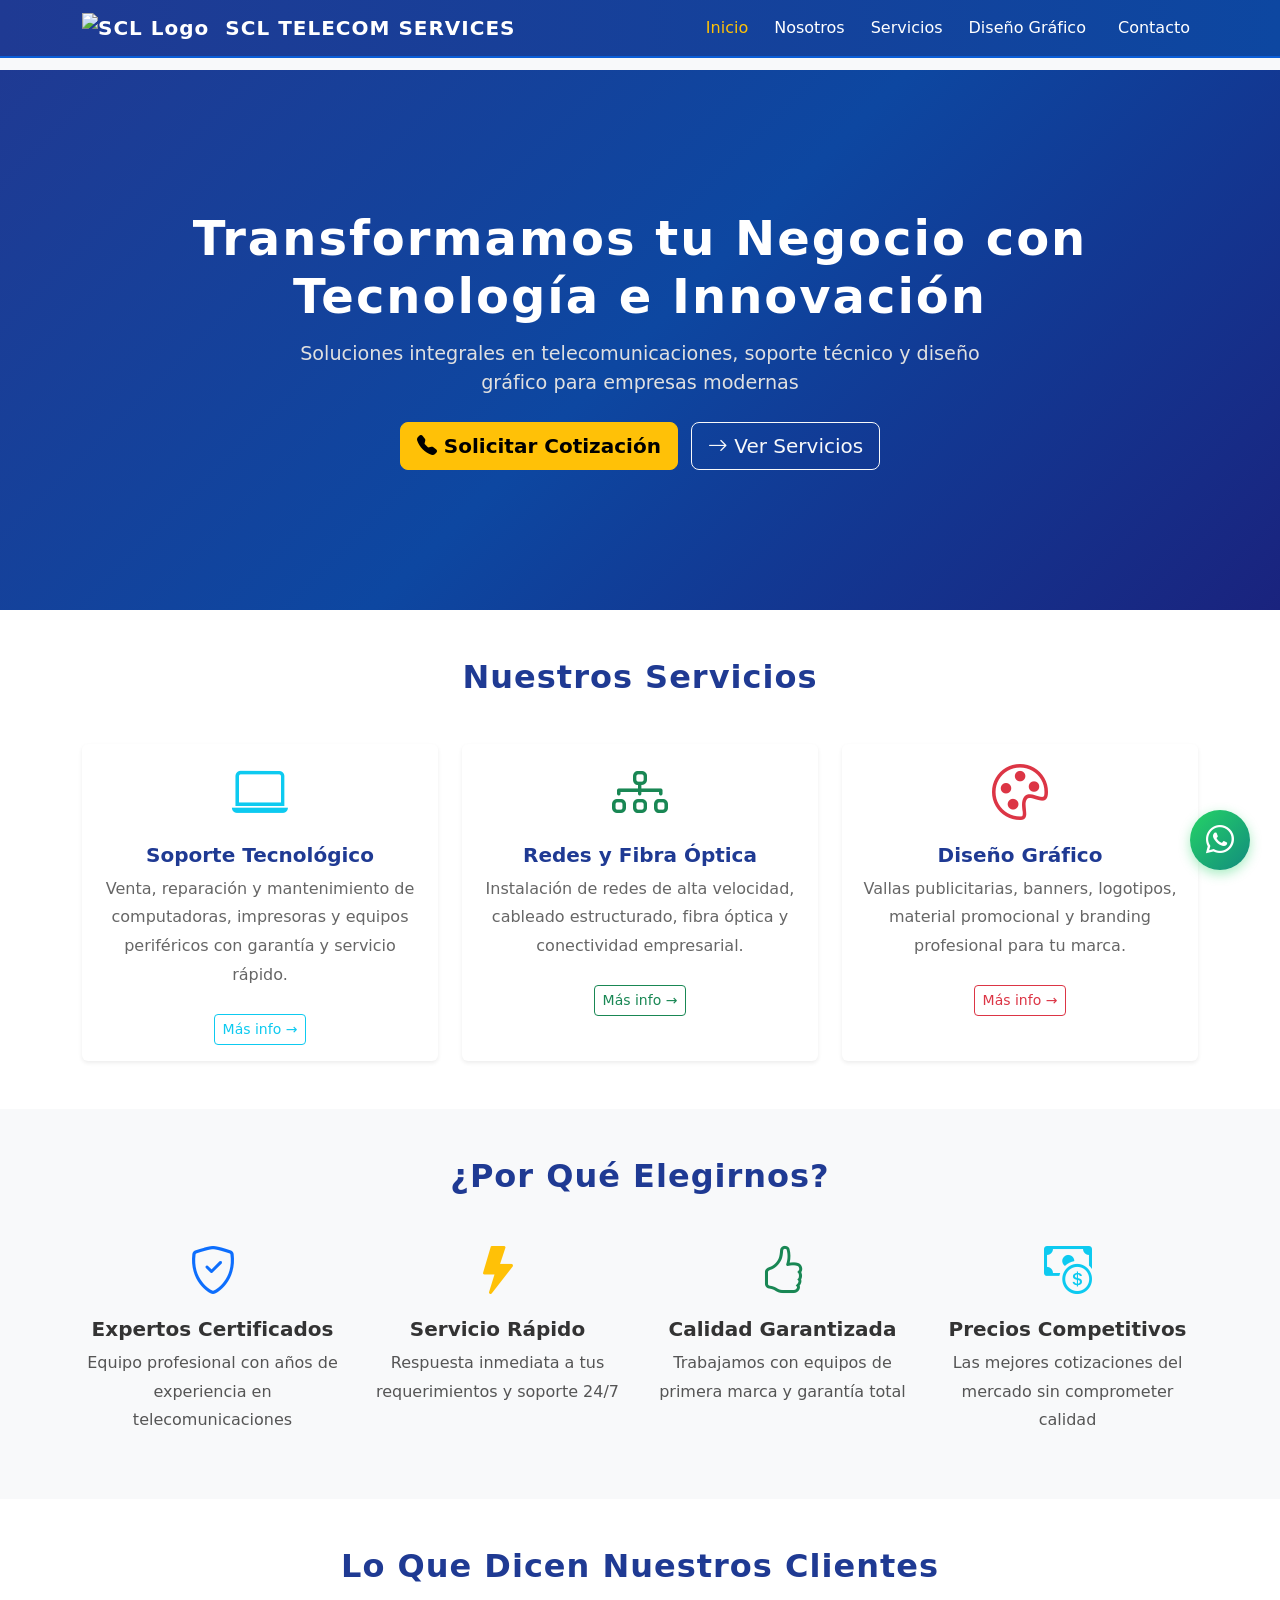
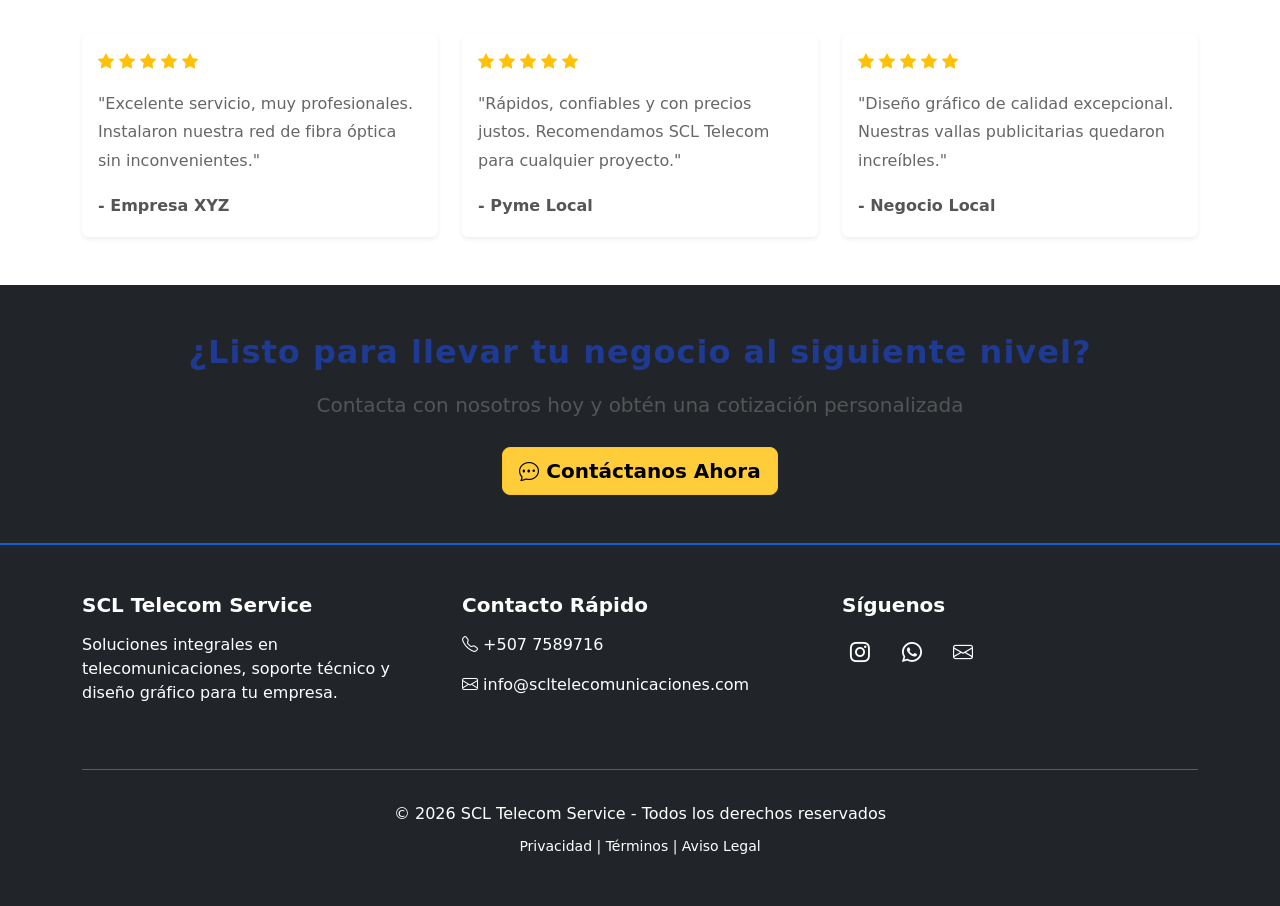
==== commit cce1b2de: "Add files via upload" ====
--- a/index.html
+++ b/index.html
@@ -21,7 +21,10 @@
 <!-- NAVBAR -->
 <nav class="navbar navbar-expand-lg navbar-dark fixed-top">
     <div class="container">
-        <a class="navbar-brand fw-bold" href="index.html">SCL TELECOM SERVICES</a>
+        <a class="navbar-brand fw-bold d-flex align-items-center" href="index.html">
+            <img src="SCL.webp" alt="SCL Logo" class="navbar-logo">
+            <span class="ms-3">SCL TELECOM SERVICES</span>
+        </a>
 
         <button class="navbar-toggler" data-bs-toggle="collapse" data-bs-target="#menu">
             <span class="navbar-toggler-icon"></span>
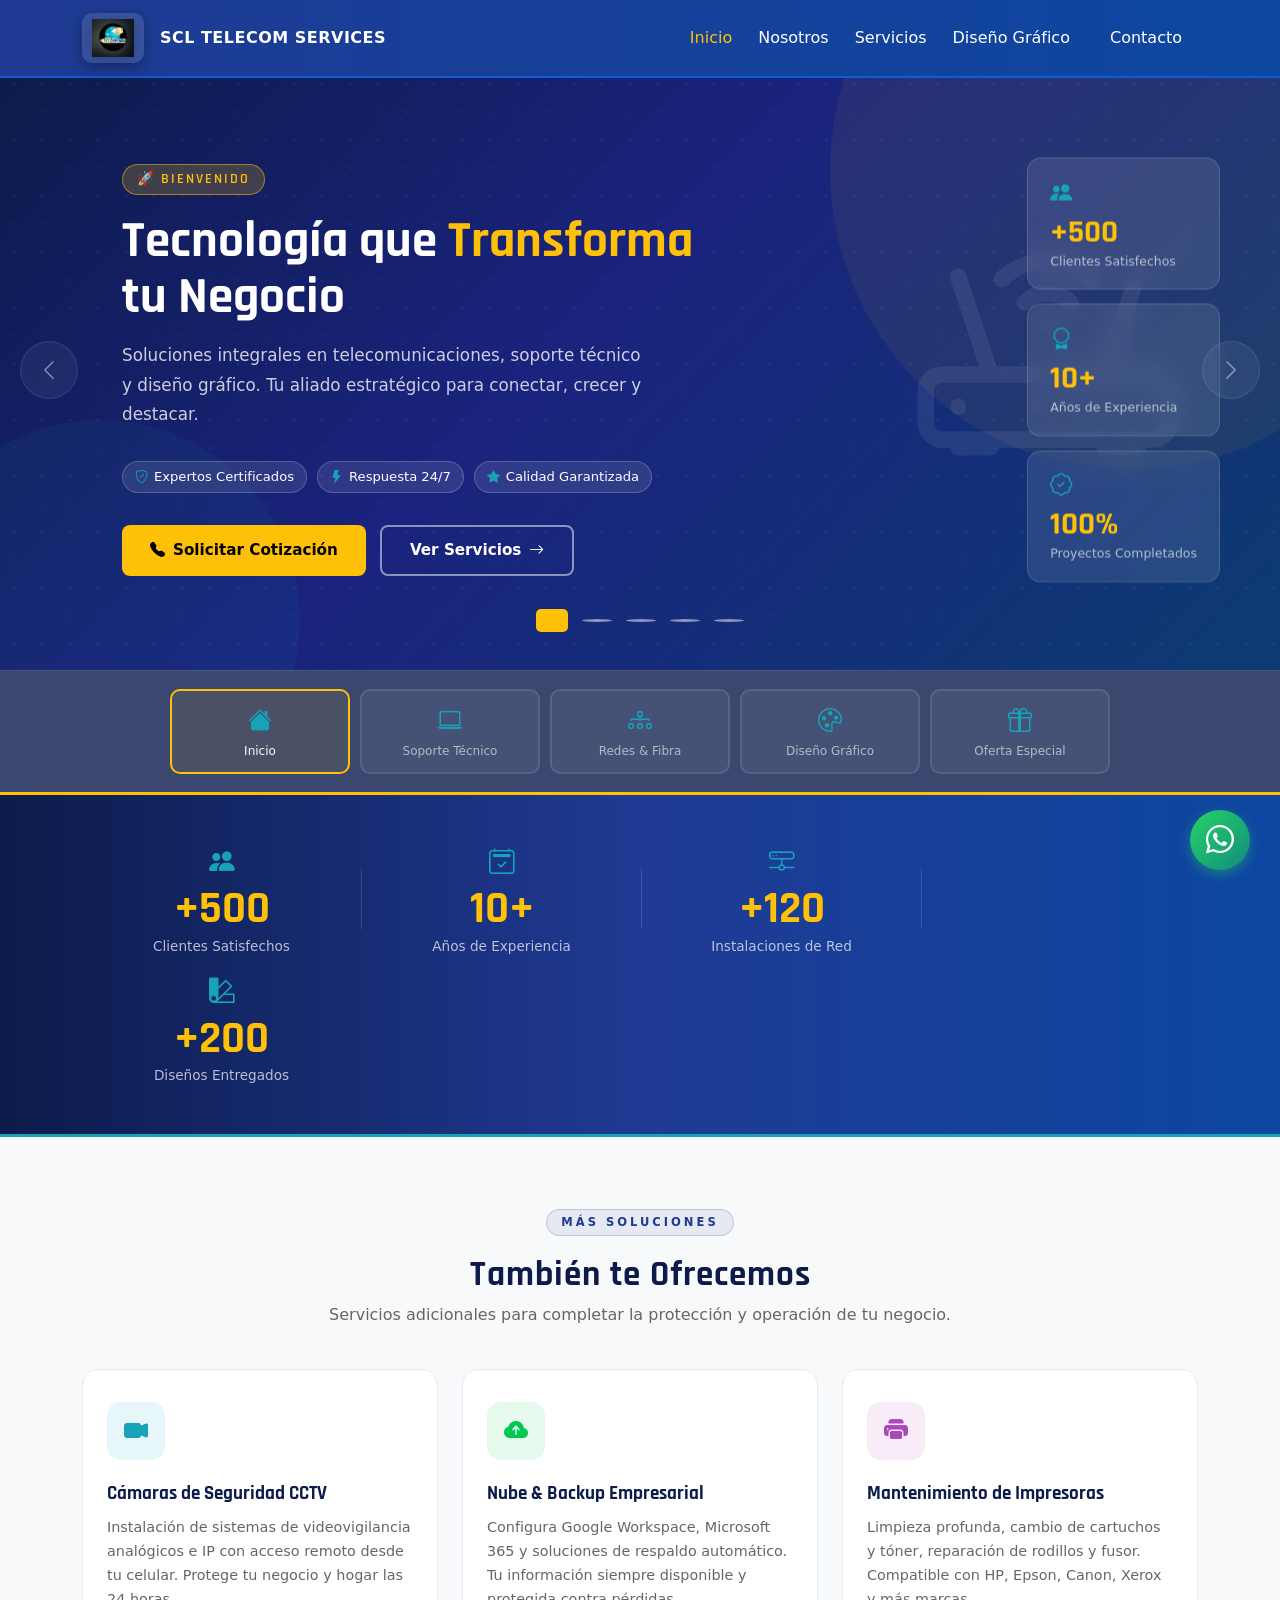
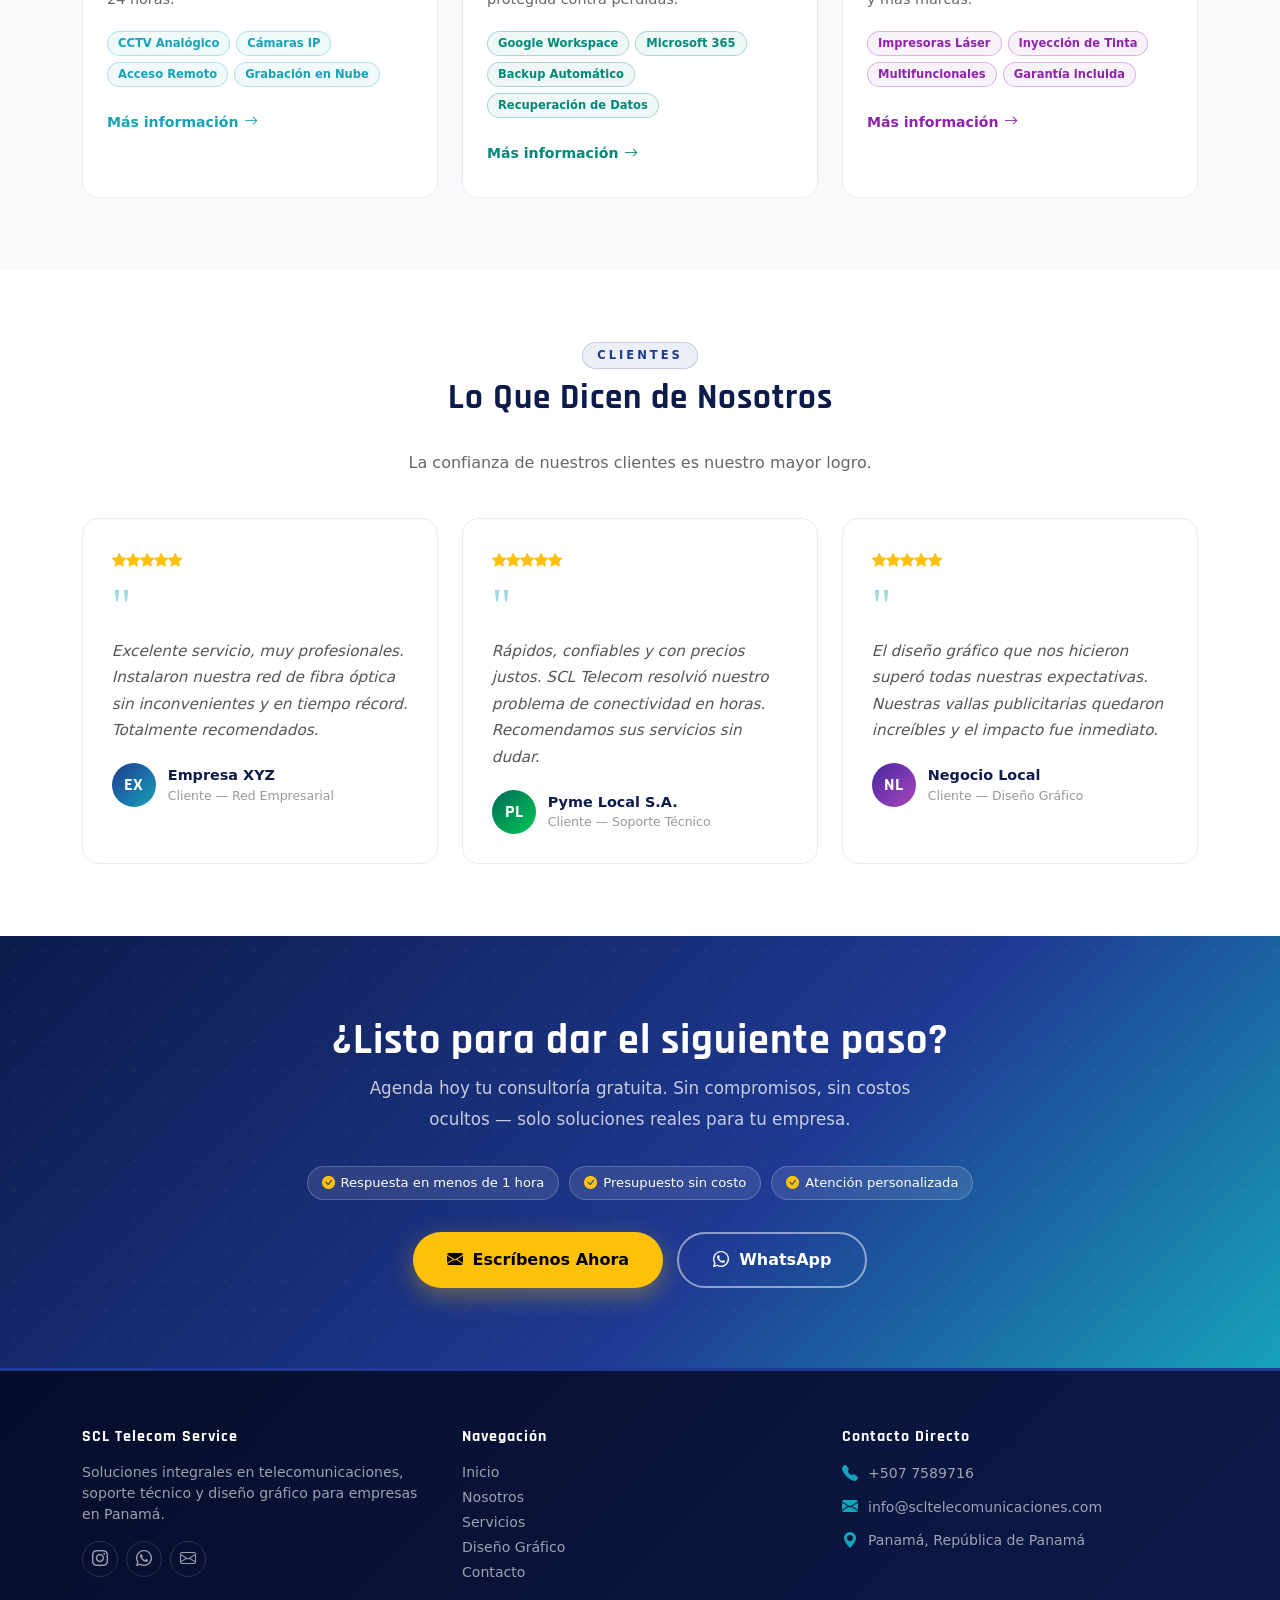
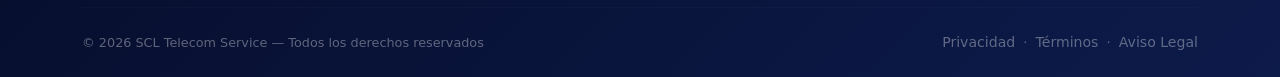
==== commit 1433797c: "Add files via upload" ====
--- a/index.html
+++ b/index.html
@@ -1,301 +1,858 @@
-<!DOCTYPE html>
-<html lang="es">
-<head>
-    <meta charset="UTF-8">
-    <meta name="viewport" content="width=device-width, initial-scale=1.0">
-
-    <title>Tienda de Electrónica | SCL TELECOM SERVICES</title>
-    <meta name="description" content="Tienda de electrónica: Venta, mantenimiento de equipos, redes de fibra óptica y diseño gráfico profesional.">
-
-    <!-- BOOTSTRAP CSS -->
-    <link href="https://cdn.jsdelivr.net/npm/bootstrap@5.3.2/dist/css/bootstrap.min.css" rel="stylesheet">
-
-    <!-- BOOTSTRAP ICONS -->
-    <link href="https://cdn.jsdelivr.net/npm/bootstrap-icons/font/bootstrap-icons.css" rel="stylesheet">
-
-    <!-- CSS PERSONALIZADO -->
-    <link rel="stylesheet" href="css/style.css">
-</head>
-<body>
-
-<!-- NAVBAR -->
-<nav class="navbar navbar-expand-lg navbar-dark fixed-top">
-    <div class="container">
-        <a class="navbar-brand fw-bold d-flex align-items-center" href="index.html">
-            <img src="SCL.webp" alt="SCL Logo" class="navbar-logo">
-            <span class="ms-3">SCL TELECOM SERVICES</span>
-        </a>
-
-        <button class="navbar-toggler" data-bs-toggle="collapse" data-bs-target="#menu">
-            <span class="navbar-toggler-icon"></span>
-        </button>
-
-        <div class="collapse navbar-collapse" id="menu">
-            <ul class="navbar-nav ms-auto">
-                <li class="nav-item"><a class="nav-link active" href="index.html">Inicio</a></li>
-                <li class="nav-item"><a class="nav-link" href="nosotros.html">Nosotros</a></li>
-                <li class="nav-item"><a class="nav-link" href="servicios.html">Servicios</a></li>
-                <li class="nav-item"><a class="nav-link" href="diseno-grafico.html">Diseño Gráfico</a></li>
-                <li class="nav-item">
-                    <a class="nav-link btn btn-outline-info ms-lg-3" href="contacto.html">Contacto</a>
-                </li>
-            </ul>
-        </div>
-    </div>
-</nav>
-
-<!-- HERO -->
-<header class="hero">
-    <div class="container text-center">
-        <h1 class="reveal">Transformamos tu Negocio con Tecnología e Innovación</h1>
-        <p class="reveal delay-1 lead">
-            Soluciones integrales en telecomunicaciones, soporte técnico y diseño gráfico para empresas modernas
-        </p>
-        <div class="reveal delay-2 mt-4">
-            <a href="contacto.html" class="btn btn-warning btn-lg me-2">
-                <i class="bi bi-telephone-fill"></i> Solicitar Cotización
-            </a>
-            <a href="servicios.html" class="btn btn-outline-light btn-lg">
-                <i class="bi bi-arrow-right"></i> Ver Servicios
-            </a>
-        </div>
-    </div>
-</header>
-
-<!-- SERVICIOS -->
-<section class="py-5">
-    <div class="container">
-        <h2 class="text-center mb-5 reveal">Nuestros Servicios</h2>
-
-        <div class="row g-4">
-
-            <div class="col-md-4 reveal">
-                <div class="card h-100 text-center shadow-sm border-0">
-                    <div class="card-body">
-                        <i class="bi bi-laptop display-4 text-info mb-3"></i>
-                        <h5 class="card-title fw-bold">Soporte Tecnológico</h5>
-                        <p class="card-text">
-                            Venta, reparación y mantenimiento de computadoras, impresoras y equipos periféricos con garantía y servicio rápido.
-                        </p>
-                        <a href="servicios.html" class="btn btn-sm btn-outline-info mt-2">Más info →</a>
-                    </div>
-                </div>
-            </div>
-
-            <div class="col-md-4 reveal delay-1">
-                <div class="card h-100 text-center shadow-sm border-0">
-                    <div class="card-body">
-                        <i class="bi bi-diagram-3 display-4 text-success mb-3"></i>
-                        <h5 class="card-title fw-bold">Redes y Fibra Óptica</h5>
-                        <p class="card-text">
-                            Instalación de redes de alta velocidad, cableado estructurado, fibra óptica y conectividad empresarial.
-                        </p>
-                        <a href="servicios.html" class="btn btn-sm btn-outline-success mt-2">Más info →</a>
-                    </div>
-                </div>
-            </div>
-
-            <div class="col-md-4 reveal delay-2">
-                <div class="card h-100 text-center shadow-sm border-0">
-                    <div class="card-body">
-                        <i class="bi bi-palette display-4 text-danger mb-3"></i>
-                        <h5 class="card-title fw-bold">Diseño Gráfico</h5>
-                        <p class="card-text">
-                            Vallas publicitarias, banners, logotipos, material promocional y branding profesional para tu marca.
-                        </p>
-                        <a href="diseno-grafico.html" class="btn btn-sm btn-outline-danger mt-2">Más info →</a>
-                    </div>
-                </div>
-            </div>
-
-        </div>
-    </div>
-</section>
-
-<!-- CARACTERÍSTICAS -->
-<section class="py-5 bg-light">
-    <div class="container">
-        <h2 class="text-center mb-5 reveal">¿Por Qué Elegirnos?</h2>
-        <div class="row g-4">
-            <div class="col-md-3 col-sm-6 text-center reveal">
-                <div class="mb-3">
-                    <i class="bi bi-shield-check display-5 text-primary"></i>
-                </div>
-                <h5 class="fw-bold">Expertos Certificados</h5>
-                <p>Equipo profesional con años de experiencia en telecomunicaciones</p>
-            </div>
-            <div class="col-md-3 col-sm-6 text-center reveal delay-1">
-                <div class="mb-3">
-                    <i class="bi bi-lightning-fill display-5 text-warning"></i>
-                </div>
-                <h5 class="fw-bold">Servicio Rápido</h5>
-                <p>Respuesta inmediata a tus requerimientos y soporte 24/7</p>
-            </div>
-            <div class="col-md-3 col-sm-6 text-center reveal delay-2">
-                <div class="mb-3">
-                    <i class="bi bi-hand-thumbs-up display-5 text-success"></i>
-                </div>
-                <h5 class="fw-bold">Calidad Garantizada</h5>
-                <p>Trabajamos con equipos de primera marca y garantía total</p>
-            </div>
-            <div class="col-md-3 col-sm-6 text-center reveal delay-3">
-                <div class="mb-3">
-                    <i class="bi bi-cash-coin display-5 text-info"></i>
-                </div>
-                <h5 class="fw-bold">Precios Competitivos</h5>
-                <p>Las mejores cotizaciones del mercado sin comprometer calidad</p>
-            </div>
-        </div>
-    </div>
-</section>
-
-<!-- TESTIMONIOS -->
-<section class="py-5">
-    <div class="container">
-        <h2 class="text-center mb-5 reveal">Lo Que Dicen Nuestros Clientes</h2>
-        <div class="row g-4">
-            <div class="col-md-4 reveal">
-                <div class="card h-100 border-0 shadow-sm">
-                    <div class="card-body">
-                        <div class="mb-3">
-                            <i class="bi bi-star-fill text-warning"></i>
-                            <i class="bi bi-star-fill text-warning"></i>
-                            <i class="bi bi-star-fill text-warning"></i>
-                            <i class="bi bi-star-fill text-warning"></i>
-                            <i class="bi bi-star-fill text-warning"></i>
-                        </div>
-                        <p class="card-text">"Excelente servicio, muy profesionales. Instalaron nuestra red de fibra óptica sin inconvenientes."</p>
-                        <p class="fw-bold mb-0">- Empresa XYZ</p>
-                    </div>
-                </div>
-            </div>
-            <div class="col-md-4 reveal delay-1">
-                <div class="card h-100 border-0 shadow-sm">
-                    <div class="card-body">
-                        <div class="mb-3">
-                            <i class="bi bi-star-fill text-warning"></i>
-                            <i class="bi bi-star-fill text-warning"></i>
-                            <i class="bi bi-star-fill text-warning"></i>
-                            <i class="bi bi-star-fill text-warning"></i>
-                            <i class="bi bi-star-fill text-warning"></i>
-                        </div>
-                        <p class="card-text">"Rápidos, confiables y con precios justos. Recomendamos SCL Telecom para cualquier proyecto."</p>
-                        <p class="fw-bold mb-0">- Pyme Local</p>
-                    </div>
-                </div>
-            </div>
-            <div class="col-md-4 reveal delay-2">
-                <div class="card h-100 border-0 shadow-sm">
-                    <div class="card-body">
-                        <div class="mb-3">
-                            <i class="bi bi-star-fill text-warning"></i>
-                            <i class="bi bi-star-fill text-warning"></i>
-                            <i class="bi bi-star-fill text-warning"></i>
-                            <i class="bi bi-star-fill text-warning"></i>
-                            <i class="bi bi-star-fill text-warning"></i>
-                        </div>
-                        <p class="card-text">"Diseño gráfico de calidad excepcional. Nuestras vallas publicitarias quedaron increíbles."</p>
-                        <p class="fw-bold mb-0">- Negocio Local</p>
-                    </div>
-                </div>
-            </div>
-        </div>
-    </div>
-</section>
-
-<!-- CTA FINAL -->
-<section class="py-5 bg-dark text-white text-center">
-    <div class="container">
-        <h2 class="mb-3 reveal">¿Listo para llevar tu negocio al siguiente nivel?</h2>
-        <p class="lead mb-4 reveal delay-1">Contacta con nosotros hoy y obtén una cotización personalizada</p>
-        <a href="contacto.html" class="btn btn-warning btn-lg reveal delay-2">
-            <i class="bi bi-chat-dots"></i> Contáctanos Ahora
-        </a>
-    </div>
-</section>
-
-<!-- FOOTER CON REDES -->
-<footer class="bg-dark text-white py-5">
-    <div class="container">
-        <div class="row mb-4">
-            <div class="col-md-4 mb-4">
-                <h5 class="fw-bold mb-3">SCL Telecom Service</h5>
-                <p>Soluciones integrales en telecomunicaciones, soporte técnico y diseño gráfico para tu empresa.</p>
-            </div>
-            <div class="col-md-4 mb-4">
-                <h5 class="fw-bold mb-3">Contacto Rápido</h5>
-                <p><i class="bi bi-telephone"></i> <a href="tel:+5077589716" class="text-white text-decoration-none">+507 7589716</a></p>
-                <p><i class="bi bi-envelope"></i> <a href="mailto:info@scltelecomunicaciones.com" class="text-white text-decoration-none">info@scltelecomunicaciones.com</a></p>
-            </div>
-            <div class="col-md-4 mb-4">
-                <h5 class="fw-bold mb-3">Síguenos</h5>
-                <div class="social-icons">
-                    <a href="https://www.instagram.com/alci_lopez_?igsh=aGkzNTE1emU4dzk=" target="_blank" aria-label="Instagram" class="text-white me-3">
-                        <i class="bi bi-instagram fs-5"></i>
-                    </a>
-                    <a href="https://wa.me/5077589716" target="_blank" aria-label="WhatsApp" class="text-white me-3">
-                        <i class="bi bi-whatsapp fs-5"></i>
-                    </a>
-                    <a href="mailto:info@scltelecomunicaciones.com" aria-label="Correo" class="text-white">
-                        <i class="bi bi-envelope fs-5"></i>
-                    </a>
-                </div>
-            </div>
-        </div>
-        <hr class="bg-secondary">
-        <div class="text-center pt-3">
-            <p class="mb-2">© 2026 SCL Telecom Service - Todos los derechos reservados</p>
-            <small>
-                <a href="privacidad.html" class="text-white text-decoration-none">Privacidad</a> |
-                <a href="terminos.html" class="text-white text-decoration-none">Términos</a> |
-                <a href="aviso-legal.html" class="text-white text-decoration-none">Aviso Legal</a>
-            </small>
-        </div>
-    </div>
-</footer>
-
-<!-- BOOTSTRAP JS -->
-<script src="https://cdn.jsdelivr.net/npm/bootstrap@5.3.2/dist/js/bootstrap.bundle.min.js"></script>
-
-<!-- JS PERSONALIZADO -->
-<script src="js/main.js"></script>
-
-<!-- CHAT FLOTANTE WHATSAPP -->
-<div class="whatsapp-container">
-    <div class="whatsapp-bubble">
-        <i class="bi bi-whatsapp"></i>
-    </div>
-    <div class="whatsapp-tooltip">
-        ¡Hablemos por WhatsApp!
-    </div>
-    <div class="whatsapp-popup">
-        <button class="whatsapp-close">
-            <i class="bi bi-x-lg"></i>
-        </button>
-        <div class="whatsapp-header">
-            <h4>SCL Telecom Service</h4>
-            <p>Usualmente responde en minutos</p>
-        </div>
-        <div class="whatsapp-body">
-            <div class="whatsapp-message">
-                ¡Hola! 👋 Bienvenido a SCL Telecom Service. 
-                <br><br>¿Cómo podemos ayudarte hoy?
-            </div>
-            <div class="whatsapp-buttons">
-                <button class="whatsapp-btn whatsapp-btn-primary">
-                    <i class="bi bi-chat-dots"></i>
-                    Enviar Mensaje
-                </button>
-                <a href="tel:+5077589716" class="whatsapp-btn whatsapp-btn-secondary">
-                    <i class="bi bi-telephone"></i>
-                    Llamar Ahora
-                </a>
-            </div>
-        </div>
-    </div>
-</div>
-
-<script src="js/whatsapp-chat.js"></script>
-
-</body>
-</html>
+<!DOCTYPE html>
+<html lang="es">
+<head>
+    <meta charset="UTF-8">
+    <meta name="viewport" content="width=device-width, initial-scale=1.0">
+    <title>SCL TELECOM SERVICES | Soluciones en Tecnología y Diseño</title>
+    <meta name="description" content="SCL Telecom Services: telecomunicaciones, soporte técnico, redes de fibra óptica y diseño gráfico profesional en Panamá.">
+
+    <link href="https://cdn.jsdelivr.net/npm/bootstrap@5.3.2/dist/css/bootstrap.min.css" rel="stylesheet">
+    <link href="https://cdn.jsdelivr.net/npm/bootstrap-icons/font/bootstrap-icons.css" rel="stylesheet">
+    <link href="https://fonts.googleapis.com/css2?family=Rajdhani:wght@400;600;700&family=Inter:wght@300;400;500;600&display=swap" rel="stylesheet">
+    <link rel="stylesheet" href="css/style.css">
+
+    <style>
+        /* ─── Variables del carrusel ─── */
+        :root {
+            --car-cyan:   #17a2b8;
+            --car-yellow: #ffc107;
+        }
+
+        /* ══════════════════════════════
+           CARRUSEL
+        ══════════════════════════════ */
+        .carousel-section { position: relative; overflow: hidden; }
+
+        #sclCarousel .carousel-item {
+            min-height: 600px;
+            display: flex;
+            align-items: center;
+            position: relative;
+            overflow: hidden;
+        }
+
+        .slide-1 { background: linear-gradient(135deg, #0d1b4b 0%, #1a237e 45%, #0d3b72 100%); }
+        .slide-2 { background: linear-gradient(135deg, #00251a 0%, #00695c 45%, #004d40 100%); }
+        .slide-3 { background: linear-gradient(135deg, #4a0a00 0%, #b71c1c 45%, #880e4f 100%); }
+        .slide-4 { background: linear-gradient(135deg, #1b0040 0%, #4527a0 45%, #0d47a1 100%); }
+
+        .slide-pattern {
+            position: absolute; inset: 0;
+            background-image: radial-gradient(rgba(255,255,255,.07) 1px, transparent 1px);
+            background-size: 28px 28px;
+            pointer-events: none;
+        }
+        .slide-circle { position: absolute; border-radius: 50%; opacity: .06; pointer-events: none; }
+        .circle-1 { width: 600px; height: 600px; background: var(--car-yellow); top: -200px; right: -150px; }
+        .circle-2 { width: 400px; height: 400px; background: var(--car-cyan);   bottom: -150px; left: -100px; }
+
+        .slide-bg-icon {
+            position: absolute; right: 8%; top: 50%;
+            transform: translateY(-50%);
+            font-size: 260px; opacity: .07; color: #fff;
+            pointer-events: none; line-height: 1;
+        }
+
+        .slide-content {
+            position: relative; z-index: 2;
+            padding: 60px 40px; max-width: 680px;
+        }
+        .slide-badge {
+            display: inline-block;
+            background: rgba(255,193,7,.2); border: 1px solid rgba(255,193,7,.5);
+            color: var(--car-yellow);
+            font-family: 'Rajdhani', sans-serif; font-size: .85rem;
+            font-weight: 600; letter-spacing: 2px; text-transform: uppercase;
+            padding: 4px 14px; border-radius: 50px; margin-bottom: 18px;
+        }
+        .slide-title {
+            font-family: 'Rajdhani', sans-serif; font-size: 3.2rem;
+            font-weight: 700; color: #fff; line-height: 1.1; margin-bottom: 16px;
+        }
+        .slide-title span { color: var(--car-yellow); }
+        .slide-text {
+            color: rgba(255,255,255,.78); font-size: 1.05rem;
+            line-height: 1.75; margin-bottom: 32px; max-width: 520px;
+        }
+        .slide-features { display: flex; flex-wrap: wrap; gap: 10px; margin-bottom: 32px; }
+        .slide-tag {
+            background: rgba(255,255,255,.1); border: 1px solid rgba(255,255,255,.2);
+            color: #fff; font-size: .82rem; padding: 5px 12px; border-radius: 50px;
+            display: flex; align-items: center; gap: 6px;
+        }
+        .slide-tag i { color: var(--car-cyan); }
+        .slide-ctas { display: flex; gap: 14px; flex-wrap: wrap; }
+
+        .btn-slide-primary {
+            background: var(--car-yellow); color: #000; font-weight: 700;
+            padding: 12px 28px; border-radius: 8px; border: none;
+            font-size: .95rem; transition: all .3s; text-decoration: none;
+            display: inline-flex; align-items: center; gap: 8px;
+        }
+        .btn-slide-primary:hover {
+            background: #e0a800; transform: translateY(-3px);
+            box-shadow: 0 8px 24px rgba(255,193,7,.4); color: #000;
+        }
+        .btn-slide-outline {
+            border: 2px solid rgba(255,255,255,.5); color: #fff; font-weight: 600;
+            padding: 12px 28px; border-radius: 8px; background: transparent;
+            font-size: .95rem; transition: all .3s; text-decoration: none;
+            display: inline-flex; align-items: center; gap: 8px;
+        }
+        .btn-slide-outline:hover {
+            border-color: var(--car-cyan); color: var(--car-cyan);
+            background: rgba(23,162,184,.1);
+        }
+
+        .slide-visual {
+            position: absolute; right: 60px; top: 50%;
+            transform: translateY(-50%); z-index: 2;
+            display: flex; flex-direction: column; gap: 14px;
+        }
+        .stat-card {
+            background: rgba(255,255,255,.1); backdrop-filter: blur(12px);
+            border: 1px solid rgba(255,255,255,.15); border-radius: 14px;
+            padding: 18px 22px; color: #fff; min-width: 190px; transition: transform .3s;
+        }
+        .stat-card:hover { transform: translateX(-6px); }
+        .stat-card .stat-val {
+            font-family: 'Rajdhani', sans-serif; font-size: 2rem;
+            font-weight: 700; color: var(--car-yellow); line-height: 1;
+        }
+        .stat-card .stat-lbl { font-size: .78rem; color: rgba(255,255,255,.65); margin-top: 4px; }
+        .stat-card i { font-size: 1.4rem; color: var(--car-cyan); margin-bottom: 6px; display: block; }
+
+        .carousel-control-prev, .carousel-control-next {
+            width: 58px; height: 58px;
+            background: rgba(255,255,255,.12); backdrop-filter: blur(6px);
+            border-radius: 50%; top: 50%; transform: translateY(-50%);
+            border: 1px solid rgba(255,255,255,.2); transition: all .3s;
+        }
+        .carousel-control-prev { left: 20px; }
+        .carousel-control-next { right: 20px; }
+        .carousel-control-prev:hover, .carousel-control-next:hover {
+            background: rgba(255,193,7,.3); border-color: var(--car-yellow);
+        }
+        .carousel-control-prev-icon, .carousel-control-next-icon { width: 22px; height: 22px; }
+
+        .carousel-indicators { bottom: 22px; gap: 8px; }
+        .carousel-indicators button {
+            width: 10px; height: 10px; border-radius: 50%;
+            border: 2px solid rgba(255,255,255,.5); background: transparent;
+            opacity: 1; transition: all .3s;
+        }
+        .carousel-indicators button.active {
+            background: var(--car-yellow); border-color: var(--car-yellow);
+            width: 32px; border-radius: 5px;
+        }
+
+        .carousel-progress {
+            position: absolute; bottom: 0; left: 0;
+            height: 3px; background: var(--car-yellow); z-index: 10;
+            animation: slideProgress 5s linear infinite;
+        }
+        @keyframes slideProgress { 0% { width: 0%; } 100% { width: 100%; } }
+
+        .slide-thumbs {
+            display: flex; justify-content: center; gap: 10px;
+            padding: 18px 20px;
+            background: rgba(13,27,75,.8);
+            border-top: 1px solid rgba(255,255,255,.08);
+        }
+        .thumb-item {
+            flex: 1; max-width: 180px;
+            background: rgba(255,255,255,.06); border: 2px solid rgba(255,255,255,.1);
+            border-radius: 10px; padding: 12px 14px; cursor: pointer;
+            transition: all .3s; text-align: center; color: rgba(255,255,255,.6);
+        }
+        .thumb-item:hover, .thumb-item.active-thumb {
+            border-color: var(--car-yellow); background: rgba(255,193,7,.08); color: #fff;
+        }
+        .thumb-item i { font-size: 1.5rem; display: block; margin-bottom: 5px; color: var(--car-cyan); }
+        .thumb-item span { font-size: .75rem; font-weight: 500; line-height: 1.3; display: block; }
+
+        @media (max-width: 992px) {
+            .slide-visual { display: none; }
+            .slide-bg-icon { font-size: 160px; opacity: .05; }
+            .slide-content { max-width: 100%; text-align: center; padding: 50px 30px; }
+            .slide-ctas { justify-content: center; }
+            .slide-features { justify-content: center; }
+        }
+        @media (max-width: 576px) {
+            .slide-title { font-size: 2rem; }
+            #sclCarousel .carousel-item { min-height: 480px; }
+            .slide-thumbs { display: none; }
+        }
+
+        /* ══════════════════════════════
+           FRANJA DE NÚMEROS
+        ══════════════════════════════ */
+        .stats-strip {
+            background: linear-gradient(90deg, #0d1b4b, #1f3a93, #0d47a1);
+            padding: 2.5rem 0;
+            border-top: 3px solid #ffc107;
+            border-bottom: 3px solid #17a2b8;
+        }
+        .stat-item { text-align: center; padding: 0.5rem 1rem; }
+        .stat-item .num {
+            font-family: 'Rajdhani', sans-serif;
+            font-size: 2.8rem; font-weight: 700; color: #ffc107;
+            line-height: 1; display: block;
+        }
+        .stat-item .lbl { font-size: .85rem; color: rgba(255,255,255,.7); margin-top: 4px; display: block; }
+        .stat-item .ico { font-size: 1.6rem; color: #17a2b8; display: block; margin-bottom: 6px; }
+        .stat-divider {
+            width: 1px; background: rgba(255,255,255,.15);
+            align-self: stretch; margin: 0.5rem 0;
+        }
+
+        /* ══════════════════════════════
+           SERVICIOS COMPLEMENTARIOS
+        ══════════════════════════════ */
+        .extra-services { background: #f8f9fa; padding: 4.5rem 0; }
+        .extra-services .section-label {
+            display: inline-block;
+            background: rgba(31,58,147,.08); border: 1px solid rgba(31,58,147,.2);
+            color: #1f3a93; font-size: .72rem; font-weight: 700;
+            letter-spacing: 3px; text-transform: uppercase;
+            padding: 4px 14px; border-radius: 20px; margin-bottom: .6rem;
+        }
+        .extra-services h2 {
+            font-family: 'Rajdhani', sans-serif; color: #0d1b4b;
+            font-size: 2.2rem; font-weight: 700; margin-bottom: .3rem;
+        }
+        .extra-services .subtitle { color: #666; font-size: 1rem; margin-bottom: 2.5rem; }
+
+        .service-card-plus {
+            background: #fff; border: 1px solid #e8ecf4;
+            border-radius: 16px; padding: 2rem 1.5rem;
+            height: 100%; transition: all .3s ease;
+            position: relative; overflow: hidden;
+        }
+        .service-card-plus::before {
+            content: ''; position: absolute; top: 0; left: 0; right: 0; height: 4px;
+            transform: scaleX(0); transition: transform .3s ease;
+        }
+        .service-card-plus:hover { transform: translateY(-6px); box-shadow: 0 16px 40px rgba(13,27,75,.12); border-color: transparent; }
+        .service-card-plus:hover::before { transform: scaleX(1); }
+
+        .scp-blue::before   { background: linear-gradient(90deg, #1f3a93, #17a2b8); }
+        .scp-green::before  { background: linear-gradient(90deg, #00695c, #00c853); }
+        .scp-purple::before { background: linear-gradient(90deg, #4527a0, #ab47bc); }
+
+        .scp-icon {
+            width: 58px; height: 58px; border-radius: 14px;
+            display: flex; align-items: center; justify-content: center;
+            font-size: 1.5rem; margin-bottom: 1.2rem;
+        }
+        .scp-blue .scp-icon   { background: rgba(23,162,184,.1); color: #17a2b8; }
+        .scp-green .scp-icon  { background: rgba(0,200,83,.1);   color: #00c853; }
+        .scp-purple .scp-icon { background: rgba(171,71,188,.1);  color: #ab47bc; }
+
+        .scp-title { font-family: 'Rajdhani', sans-serif; font-size: 1.2rem; font-weight: 700; color: #0d1b4b; margin-bottom: .5rem; }
+        .scp-text  { color: #666; font-size: .9rem; line-height: 1.65; margin-bottom: 1.2rem; }
+
+        .scp-tags { display: flex; flex-wrap: wrap; gap: 6px; margin-bottom: 1.4rem; }
+        .scp-tag {
+            font-size: .72rem; font-weight: 600; padding: 3px 10px;
+            border-radius: 20px; border: 1px solid;
+        }
+        .scp-blue .scp-tag   { color: #17a2b8; border-color: rgba(23,162,184,.3); background: rgba(23,162,184,.06); }
+        .scp-green .scp-tag  { color: #00897b; border-color: rgba(0,137,123,.3);   background: rgba(0,137,123,.06); }
+        .scp-purple .scp-tag { color: #8e24aa; border-color: rgba(142,36,170,.3);   background: rgba(142,36,170,.06); }
+
+        .scp-link {
+            font-size: .88rem; font-weight: 600; text-decoration: none;
+            display: inline-flex; align-items: center; gap: 6px; transition: gap .2s;
+        }
+        .scp-blue .scp-link   { color: #17a2b8; }
+        .scp-green .scp-link  { color: #00897b; }
+        .scp-purple .scp-link { color: #8e24aa; }
+        .scp-link:hover { gap: 10px; }
+
+        /* ══════════════════════════════
+           TESTIMONIOS
+        ══════════════════════════════ */
+        .testimonials { background: #fff; padding: 4.5rem 0; }
+        .testimonials h2 { font-family: 'Rajdhani', sans-serif; color: #0d1b4b; font-size: 2.2rem; font-weight: 700; }
+        .testimonials .subtitle { color: #666; font-size: 1rem; margin-bottom: 2.5rem; }
+
+        .testi-card {
+            background: #fff; border: 1px solid #e8ecf4; border-radius: 16px;
+            padding: 1.8rem; height: 100%; transition: all .3s;
+            position: relative;
+        }
+        .testi-card:hover { box-shadow: 0 12px 30px rgba(13,27,75,.1); transform: translateY(-4px); border-color: rgba(23,162,184,.3); }
+
+        .testi-quote {
+            font-size: 3rem; color: #17a2b8; line-height: 1;
+            font-family: Georgia, serif; margin-bottom: .5rem; opacity: .4;
+        }
+        .testi-text { color: #555; font-size: .95rem; line-height: 1.75; margin-bottom: 1.2rem; font-style: italic; }
+
+        .testi-footer { display: flex; align-items: center; gap: 12px; }
+        .testi-avatar {
+            width: 44px; height: 44px; border-radius: 50%;
+            display: flex; align-items: center; justify-content: center;
+            font-family: 'Rajdhani', sans-serif; font-size: 1.1rem; font-weight: 700; color: #fff;
+            flex-shrink: 0;
+        }
+        .av-blue   { background: linear-gradient(135deg, #1f3a93, #17a2b8); }
+        .av-green  { background: linear-gradient(135deg, #00695c, #00c853); }
+        .av-purple { background: linear-gradient(135deg, #4527a0, #ab47bc); }
+
+        .testi-name { font-weight: 700; font-size: .9rem; color: #0d1b4b; }
+        .testi-role { font-size: .78rem; color: #999; }
+        .testi-stars { margin-bottom: .6rem; }
+        .testi-stars i { color: #ffc107; font-size: .9rem; }
+
+        /* ══════════════════════════════
+           CTA FINAL
+        ══════════════════════════════ */
+        .cta-section {
+            background: linear-gradient(135deg, #0d1b4b 0%, #1f3a93 60%, #17a2b8 100%);
+            padding: 5rem 0; position: relative; overflow: hidden;
+        }
+        .cta-section::before {
+            content: ''; position: absolute; inset: 0;
+            background-image: radial-gradient(rgba(255,255,255,.05) 1px, transparent 1px);
+            background-size: 30px 30px;
+        }
+        .cta-section .container { position: relative; z-index: 2; }
+        .cta-section h2 {
+            font-family: 'Rajdhani', sans-serif; font-size: 2.6rem; font-weight: 700;
+            color: #fff; margin-bottom: .5rem;
+        }
+        .cta-section p { color: rgba(255,255,255,.75); font-size: 1.05rem; max-width: 560px; margin: 0 auto 2rem; }
+        .cta-chips { display: flex; justify-content: center; flex-wrap: wrap; gap: 10px; margin-bottom: 2rem; }
+        .cta-chip {
+            background: rgba(255,255,255,.1); border: 1px solid rgba(255,255,255,.2);
+            color: #fff; font-size: .82rem; padding: 6px 14px; border-radius: 50px;
+            display: inline-flex; align-items: center; gap: 6px;
+        }
+        .cta-chip i { color: #ffc107; }
+        .cta-btns { display: flex; justify-content: center; flex-wrap: wrap; gap: 14px; }
+        .btn-cta-primary {
+            background: #ffc107; color: #000; font-weight: 700;
+            padding: 14px 34px; border-radius: 50px; border: none; font-size: 1rem;
+            transition: all .3s; text-decoration: none;
+            display: inline-flex; align-items: center; gap: 10px;
+            box-shadow: 0 8px 24px rgba(255,193,7,.35);
+        }
+        .btn-cta-primary:hover { background: #e0a800; transform: translateY(-3px); box-shadow: 0 14px 32px rgba(255,193,7,.5); color: #000; }
+        .btn-cta-outline {
+            border: 2px solid rgba(255,255,255,.5); color: #fff; font-weight: 600;
+            padding: 14px 34px; border-radius: 50px; background: transparent;
+            font-size: 1rem; transition: all .3s; text-decoration: none;
+            display: inline-flex; align-items: center; gap: 10px;
+        }
+        .btn-cta-outline:hover { border-color: #ffc107; color: #ffc107; background: rgba(255,193,7,.08); }
+
+        /* ══════════════════════════════
+           FOOTER
+        ══════════════════════════════ */
+        footer.site-footer {
+            background: linear-gradient(135deg, #060d2a, #0d1b4b);
+            border-top: 3px solid #1f3a93; color: rgba(255,255,255,.8); padding: 3.5rem 0 1.5rem;
+        }
+        footer.site-footer h5 { font-family: 'Rajdhani', sans-serif; font-weight: 700; color: #fff; font-size: 1rem; letter-spacing: 1px; margin-bottom: 1rem; }
+        footer.site-footer p, footer.site-footer a { font-size: .88rem; color: rgba(255,255,255,.6); text-decoration: none; transition: color .2s; }
+        footer.site-footer a:hover { color: #ffc107; }
+        footer.site-footer .contact-item { display: flex; align-items: center; gap: 10px; margin-bottom: .6rem; color: rgba(255,255,255,.6); font-size: .88rem; }
+        footer.site-footer .contact-item i { color: #17a2b8; font-size: 1rem; flex-shrink: 0; }
+        footer.site-footer .social-link {
+            display: inline-flex; align-items: center; justify-content: center;
+            width: 36px; height: 36px; border-radius: 50%;
+            border: 1px solid rgba(255,255,255,.15); color: rgba(255,255,255,.6);
+            text-decoration: none; transition: all .3s; font-size: 1rem;
+        }
+        footer.site-footer .social-link:hover { border-color: #ffc107; color: #ffc107; background: rgba(255,193,7,.1); transform: translateY(-3px); }
+        footer.site-footer hr { border-color: rgba(255,255,255,.08); }
+        footer.site-footer .bottom-text { font-size: .8rem; color: rgba(255,255,255,.35); }
+    </style>
+</head>
+<body>
+
+<!-- ══════════════════════════════
+     NAVBAR
+══════════════════════════════ -->
+<nav class="navbar navbar-expand-lg navbar-dark fixed-top">
+    <div class="container">
+        <a class="navbar-brand fw-bold d-flex align-items-center" href="index.html">
+            <img src="SCL.webp" alt="SCL Logo" class="navbar-logo">
+            <span class="ms-3">SCL TELECOM SERVICES</span>
+        </a>
+        <button class="navbar-toggler" data-bs-toggle="collapse" data-bs-target="#menu">
+            <span class="navbar-toggler-icon"></span>
+        </button>
+        <div class="collapse navbar-collapse" id="menu">
+            <ul class="navbar-nav ms-auto">
+                <li class="nav-item"><a class="nav-link active" href="index.html">Inicio</a></li>
+                <li class="nav-item"><a class="nav-link" href="nosotros.html">Nosotros</a></li>
+                <li class="nav-item"><a class="nav-link" href="servicios.html">Servicios</a></li>
+                <li class="nav-item"><a class="nav-link" href="diseno-grafico.html">Diseño Gráfico</a></li>
+                <li class="nav-item">
+                    <a class="nav-link btn btn-outline-info ms-lg-3 px-3" href="contacto.html">Contacto</a>
+                </li>
+            </ul>
+        </div>
+    </div>
+</nav>
+
+<!-- ══════════════════════════════
+     CARRUSEL PRINCIPAL
+══════════════════════════════ -->
+<div class="carousel-section">
+    <div id="sclCarousel" class="carousel slide carousel-fade" data-bs-ride="carousel" data-bs-interval="5000">
+
+        <div class="carousel-indicators">
+            <button type="button" data-bs-target="#sclCarousel" data-bs-slide-to="0" class="active"></button>
+            <button type="button" data-bs-target="#sclCarousel" data-bs-slide-to="1"></button>
+            <button type="button" data-bs-target="#sclCarousel" data-bs-slide-to="2"></button>
+            <button type="button" data-bs-target="#sclCarousel" data-bs-slide-to="3"></button>
+            <button type="button" data-bs-target="#sclCarousel" data-bs-slide-to="4"></button>
+        </div>
+
+        <div class="carousel-inner">
+
+            <!-- SLIDE 1 — Presentación -->
+            <div class="carousel-item active slide-1">
+                <div class="slide-pattern"></div>
+                <div class="slide-circle circle-1"></div>
+                <div class="slide-circle circle-2"></div>
+                <div class="slide-bg-icon"><i class="bi bi-router"></i></div>
+                <div class="container">
+                    <div class="slide-content">
+                        <div class="slide-badge">🚀 Bienvenido</div>
+                        <h1 class="slide-title">Tecnología que <span>Transforma</span><br>tu Negocio</h1>
+                        <p class="slide-text">Soluciones integrales en telecomunicaciones, soporte técnico y diseño gráfico. Tu aliado estratégico para conectar, crecer y destacar.</p>
+                        <div class="slide-features">
+                            <span class="slide-tag"><i class="bi bi-shield-check"></i> Expertos Certificados</span>
+                            <span class="slide-tag"><i class="bi bi-lightning-fill"></i> Respuesta 24/7</span>
+                            <span class="slide-tag"><i class="bi bi-star-fill"></i> Calidad Garantizada</span>
+                        </div>
+                        <div class="slide-ctas">
+                            <a href="contacto.html" class="btn-slide-primary"><i class="bi bi-telephone-fill"></i> Solicitar Cotización</a>
+                            <a href="servicios.html" class="btn-slide-outline">Ver Servicios <i class="bi bi-arrow-right"></i></a>
+                        </div>
+                    </div>
+                </div>
+                <div class="slide-visual">
+                    <div class="stat-card"><i class="bi bi-people-fill"></i><div class="stat-val">+500</div><div class="stat-lbl">Clientes Satisfechos</div></div>
+                    <div class="stat-card"><i class="bi bi-award"></i><div class="stat-val">10+</div><div class="stat-lbl">Años de Experiencia</div></div>
+                    <div class="stat-card"><i class="bi bi-patch-check"></i><div class="stat-val">100%</div><div class="stat-lbl">Proyectos Completados</div></div>
+                </div>
+                <div class="carousel-progress"></div>
+            </div>
+
+            <!-- SLIDE 2 — Soporte Tecnológico -->
+            <div class="carousel-item" style="background:linear-gradient(135deg,#0b1c3a 0%,#1f3a93 50%,#0d47a1 100%)">
+                <div class="slide-pattern"></div>
+                <div class="slide-circle circle-1" style="background:var(--car-cyan)"></div>
+                <div class="slide-circle circle-2" style="background:var(--car-yellow)"></div>
+                <div class="slide-bg-icon"><i class="bi bi-laptop"></i></div>
+                <div class="container">
+                    <div class="slide-content">
+                        <div class="slide-badge">💻 Soporte Tecnológico</div>
+                        <h2 class="slide-title">Reparación &<br><span>Mantenimiento</span><br>de Equipos</h2>
+                        <p class="slide-text">Venta, reparación y mantenimiento de computadoras, impresoras y equipos periféricos. Servicio rápido y garantizado para que tu empresa no se detenga.</p>
+                        <div class="slide-features">
+                            <span class="slide-tag"><i class="bi bi-cpu"></i> PCs & Laptops</span>
+                            <span class="slide-tag"><i class="bi bi-printer"></i> Impresoras</span>
+                            <span class="slide-tag"><i class="bi bi-tools"></i> Periféricos</span>
+                            <span class="slide-tag"><i class="bi bi-hdd-network"></i> Servidores</span>
+                        </div>
+                        <div class="slide-ctas">
+                            <a href="servicios.html" class="btn-slide-primary">Ver Servicio</a>
+                            <a href="contacto.html" class="btn-slide-outline">Contáctanos</a>
+                        </div>
+                    </div>
+                </div>
+                <div class="slide-visual">
+                    <div class="stat-card"><i class="bi bi-clock-history"></i><div class="stat-val">24/7</div><div class="stat-lbl">Soporte Disponible</div></div>
+                    <div class="stat-card"><i class="bi bi-wrench-adjustable"></i><div class="stat-val">72h</div><div class="stat-lbl">Tiempo de Entrega</div></div>
+                </div>
+            </div>
+
+            <!-- SLIDE 3 — Redes & Fibra Óptica -->
+            <div class="carousel-item slide-2">
+                <div class="slide-pattern"></div>
+                <div class="slide-circle circle-1" style="background:#00e676"></div>
+                <div class="slide-circle circle-2" style="background:var(--car-cyan)"></div>
+                <div class="slide-bg-icon"><i class="bi bi-diagram-3"></i></div>
+                <div class="container">
+                    <div class="slide-content">
+                        <div class="slide-badge">🌐 Redes & Conectividad</div>
+                        <h2 class="slide-title">Fibra Óptica de<br><span style="color:#69f0ae">Alta Velocidad</span><br>para tu Empresa</h2>
+                        <p class="slide-text">Instalación de redes de alta velocidad, cableado estructurado, fibra óptica y conectividad empresarial. Infraestructura robusta y escalable.</p>
+                        <div class="slide-features">
+                            <span class="slide-tag"><i class="bi bi-wifi"></i> Redes WiFi</span>
+                            <span class="slide-tag"><i class="bi bi-ethernet"></i> Cableado Estructurado</span>
+                            <span class="slide-tag"><i class="bi bi-broadcast"></i> Fibra Óptica</span>
+                        </div>
+                        <div class="slide-ctas">
+                            <a href="servicios.html" class="btn-slide-primary">Ver Servicio</a>
+                            <a href="contacto.html" class="btn-slide-outline">Cotizar</a>
+                        </div>
+                    </div>
+                </div>
+                <div class="slide-visual">
+                    <div class="stat-card" style="border-color:rgba(0,230,118,.2)"><i class="bi bi-speedometer2" style="color:#69f0ae"></i><div class="stat-val" style="color:#69f0ae">10Gb</div><div class="stat-lbl">Velocidad Máx. Fibra</div></div>
+                    <div class="stat-card" style="border-color:rgba(0,230,118,.2)"><i class="bi bi-buildings" style="color:#69f0ae"></i><div class="stat-val" style="color:#69f0ae">+120</div><div class="stat-lbl">Instalaciones Realizadas</div></div>
+                </div>
+            </div>
+
+            <!-- SLIDE 4 — Diseño Gráfico -->
+            <div class="carousel-item slide-3">
+                <div class="slide-pattern"></div>
+                <div class="slide-circle circle-1" style="background:#ff6e6e"></div>
+                <div class="slide-circle circle-2" style="background:var(--car-yellow)"></div>
+                <div class="slide-bg-icon"><i class="bi bi-palette"></i></div>
+                <div class="container">
+                    <div class="slide-content">
+                        <div class="slide-badge">🎨 Diseño Gráfico</div>
+                        <h2 class="slide-title">Tu Marca,<br><span style="color:#ff6e6e">Imagen</span><br>Profesional</h2>
+                        <p class="slide-text">Vallas publicitarias, banners, logotipos, material promocional y branding profesional. Hacemos que tu marca hable por sí sola.</p>
+                        <div class="slide-features">
+                            <span class="slide-tag"><i class="bi bi-signpost"></i> Vallas Publicitarias</span>
+                            <span class="slide-tag"><i class="bi bi-badge-ad"></i> Banners</span>
+                            <span class="slide-tag"><i class="bi bi-vector-pen"></i> Logotipos</span>
+                            <span class="slide-tag"><i class="bi bi-layers"></i> Branding</span>
+                        </div>
+                        <div class="slide-ctas">
+                            <a href="diseno-grafico.html" class="btn-slide-primary">Ver Portafolio</a>
+                            <a href="contacto.html" class="btn-slide-outline">Cotizar Diseño</a>
+                        </div>
+                    </div>
+                </div>
+                <div class="slide-visual">
+                    <div class="stat-card" style="border-color:rgba(255,110,110,.2)"><i class="bi bi-palette2" style="color:#ff6e6e"></i><div class="stat-val" style="color:#ff6e6e">+200</div><div class="stat-lbl">Diseños Entregados</div></div>
+                    <div class="stat-card" style="border-color:rgba(255,110,110,.2)"><i class="bi bi-star-fill" style="color:#ff6e6e"></i><div class="stat-val" style="color:#ff6e6e">5★</div><div class="stat-lbl">Calificación Promedio</div></div>
+                </div>
+            </div>
+
+            <!-- SLIDE 5 — Oferta Especial -->
+            <div class="carousel-item slide-4">
+                <div class="slide-pattern"></div>
+                <div class="slide-circle circle-1" style="background:var(--car-yellow);opacity:.1"></div>
+                <div class="slide-circle circle-2" style="background:var(--car-cyan)"></div>
+                <div class="slide-bg-icon"><i class="bi bi-headset"></i></div>
+                <div class="container">
+                    <div class="slide-content">
+                        <div class="slide-badge">🎁 Oferta Especial</div>
+                        <h2 class="slide-title">Consultoría<br><span>Gratuita</span><br>para tu Empresa</h2>
+                        <p class="slide-text">¿No sabes por dónde empezar? Solicita hoy una consultoría sin costo. Nuestros expertos analizarán tus necesidades y te ofrecerán la mejor solución.</p>
+                        <div class="slide-features">
+                            <span class="slide-tag"><i class="bi bi-check-circle"></i> Sin Compromisos</span>
+                            <span class="slide-tag"><i class="bi bi-calendar-check"></i> Agenda en Minutos</span>
+                            <span class="slide-tag"><i class="bi bi-telephone-fill"></i> Atención Inmediata</span>
+                        </div>
+                        <div class="slide-ctas">
+                            <a href="contacto.html" class="btn-slide-primary"><i class="bi bi-chat-dots-fill"></i> Solicitar Ahora</a>
+                            <a href="https://wa.me/5077589716" target="_blank" class="btn-slide-outline"><i class="bi bi-whatsapp"></i> WhatsApp</a>
+                        </div>
+                    </div>
+                </div>
+                <div class="slide-visual">
+                    <div class="stat-card"><i class="bi bi-telephone-inbound"></i><div class="stat-val">+507</div><div class="stat-lbl">Llámanos Ahora</div></div>
+                    <div class="stat-card"><i class="bi bi-whatsapp" style="color:#25d366"></i><div class="stat-val">7589716</div><div class="stat-lbl">WhatsApp Directo</div></div>
+                </div>
+            </div>
+
+        </div><!-- /carousel-inner -->
+
+        <button class="carousel-control-prev" type="button" data-bs-target="#sclCarousel" data-bs-slide="prev"><span class="carousel-control-prev-icon"></span></button>
+        <button class="carousel-control-next" type="button" data-bs-target="#sclCarousel" data-bs-slide="next"><span class="carousel-control-next-icon"></span></button>
+    </div>
+
+    <!-- Miniaturas -->
+    <div class="slide-thumbs" id="slideThumbs">
+        <div class="thumb-item active-thumb" onclick="goSlide(0)"><i class="bi bi-house-fill"></i><span>Inicio</span></div>
+        <div class="thumb-item" onclick="goSlide(1)"><i class="bi bi-laptop"></i><span>Soporte Técnico</span></div>
+        <div class="thumb-item" onclick="goSlide(2)"><i class="bi bi-diagram-3"></i><span>Redes & Fibra</span></div>
+        <div class="thumb-item" onclick="goSlide(3)"><i class="bi bi-palette"></i><span>Diseño Gráfico</span></div>
+        <div class="thumb-item" onclick="goSlide(4)"><i class="bi bi-gift"></i><span>Oferta Especial</span></div>
+    </div>
+</div>
+
+<!-- ══════════════════════════════
+     FRANJA DE NÚMEROS CLAVE
+══════════════════════════════ -->
+<div class="stats-strip">
+    <div class="container">
+        <div class="row align-items-center g-0">
+            <div class="col-6 col-md-3">
+                <div class="stat-item">
+                    <i class="bi bi-people-fill ico"></i>
+                    <span class="num">+500</span>
+                    <span class="lbl">Clientes Satisfechos</span>
+                </div>
+            </div>
+            <div class="d-none d-md-block col-md-auto"><div class="stat-divider" style="height:60px;width:1px;background:rgba(255,255,255,.15);margin:auto;"></div></div>
+            <div class="col-6 col-md-3">
+                <div class="stat-item">
+                    <i class="bi bi-calendar2-check ico"></i>
+                    <span class="num">10+</span>
+                    <span class="lbl">Años de Experiencia</span>
+                </div>
+            </div>
+            <div class="d-none d-md-block col-md-auto"><div class="stat-divider" style="height:60px;width:1px;background:rgba(255,255,255,.15);margin:auto;"></div></div>
+            <div class="col-6 col-md-3">
+                <div class="stat-item">
+                    <i class="bi bi-hdd-network ico"></i>
+                    <span class="num">+120</span>
+                    <span class="lbl">Instalaciones de Red</span>
+                </div>
+            </div>
+            <div class="d-none d-md-block col-md-auto"><div class="stat-divider" style="height:60px;width:1px;background:rgba(255,255,255,.15);margin:auto;"></div></div>
+            <div class="col-6 col-md-3">
+                <div class="stat-item">
+                    <i class="bi bi-palette2 ico"></i>
+                    <span class="num">+200</span>
+                    <span class="lbl">Diseños Entregados</span>
+                </div>
+            </div>
+        </div>
+    </div>
+</div>
+
+<!-- ══════════════════════════════
+     SERVICIOS COMPLEMENTARIOS
+     (CCTV, Nube, Impresoras — no están en el carrusel)
+══════════════════════════════ -->
+<section class="extra-services">
+    <div class="container">
+        <div class="text-center mb-2">
+            <span class="section-label">Más Soluciones</span>
+        </div>
+        <h2 class="text-center reveal">También te Ofrecemos</h2>
+        <p class="subtitle text-center reveal delay-1">Servicios adicionales para completar la protección y operación de tu negocio.</p>
+
+        <div class="row g-4">
+
+            <!-- Seguridad CCTV -->
+            <div class="col-md-4 reveal">
+                <div class="service-card-plus scp-blue h-100">
+                    <div class="scp-icon"><i class="bi bi-camera-video-fill"></i></div>
+                    <div class="scp-title">Cámaras de Seguridad CCTV</div>
+                    <p class="scp-text">Instalación de sistemas de videovigilancia analógicos e IP con acceso remoto desde tu celular. Protege tu negocio y hogar las 24 horas.</p>
+                    <div class="scp-tags">
+                        <span class="scp-tag">CCTV Analógico</span>
+                        <span class="scp-tag">Cámaras IP</span>
+                        <span class="scp-tag">Acceso Remoto</span>
+                        <span class="scp-tag">Grabación en Nube</span>
+                    </div>
+                    <a href="servicios.html" class="scp-link">Más información <i class="bi bi-arrow-right"></i></a>
+                </div>
+            </div>
+
+            <!-- Nube & Backup -->
+            <div class="col-md-4 reveal delay-1">
+                <div class="service-card-plus scp-green h-100">
+                    <div class="scp-icon"><i class="bi bi-cloud-arrow-up-fill"></i></div>
+                    <div class="scp-title">Nube & Backup Empresarial</div>
+                    <p class="scp-text">Configura Google Workspace, Microsoft 365 y soluciones de respaldo automático. Tu información siempre disponible y protegida contra pérdidas.</p>
+                    <div class="scp-tags">
+                        <span class="scp-tag">Google Workspace</span>
+                        <span class="scp-tag">Microsoft 365</span>
+                        <span class="scp-tag">Backup Automático</span>
+                        <span class="scp-tag">Recuperación de Datos</span>
+                    </div>
+                    <a href="servicios.html" class="scp-link">Más información <i class="bi bi-arrow-right"></i></a>
+                </div>
+            </div>
+
+            <!-- Mantenimiento Impresoras -->
+            <div class="col-md-4 reveal delay-2">
+                <div class="service-card-plus scp-purple h-100">
+                    <div class="scp-icon"><i class="bi bi-printer-fill"></i></div>
+                    <div class="scp-title">Mantenimiento de Impresoras</div>
+                    <p class="scp-text">Limpieza profunda, cambio de cartuchos y tóner, reparación de rodillos y fusor. Compatible con HP, Epson, Canon, Xerox y más marcas.</p>
+                    <div class="scp-tags">
+                        <span class="scp-tag">Impresoras Láser</span>
+                        <span class="scp-tag">Inyección de Tinta</span>
+                        <span class="scp-tag">Multifuncionales</span>
+                        <span class="scp-tag">Garantía incluida</span>
+                    </div>
+                    <a href="servicios.html" class="scp-link">Más información <i class="bi bi-arrow-right"></i></a>
+                </div>
+            </div>
+
+        </div>
+    </div>
+</section>
+
+<!-- ══════════════════════════════
+     TESTIMONIOS
+══════════════════════════════ -->
+<section class="testimonials">
+    <div class="container">
+        <div class="text-center mb-2">
+            <span class="section-label" style="background:rgba(31,58,147,.08);border:1px solid rgba(31,58,147,.2);color:#1f3a93;font-size:.72rem;font-weight:700;letter-spacing:3px;text-transform:uppercase;padding:4px 14px;border-radius:20px;display:inline-block;">Clientes</span>
+        </div>
+        <h2 class="text-center reveal">Lo Que Dicen de Nosotros</h2>
+        <p class="subtitle text-center reveal delay-1">La confianza de nuestros clientes es nuestro mayor logro.</p>
+
+        <div class="row g-4">
+
+            <div class="col-md-4 reveal">
+                <div class="testi-card">
+                    <div class="testi-stars">
+                        <i class="bi bi-star-fill"></i><i class="bi bi-star-fill"></i><i class="bi bi-star-fill"></i><i class="bi bi-star-fill"></i><i class="bi bi-star-fill"></i>
+                    </div>
+                    <div class="testi-quote">"</div>
+                    <p class="testi-text">Excelente servicio, muy profesionales. Instalaron nuestra red de fibra óptica sin inconvenientes y en tiempo récord. Totalmente recomendados.</p>
+                    <div class="testi-footer">
+                        <div class="testi-avatar av-blue">EX</div>
+                        <div>
+                            <div class="testi-name">Empresa XYZ</div>
+                            <div class="testi-role">Cliente — Red Empresarial</div>
+                        </div>
+                    </div>
+                </div>
+            </div>
+
+            <div class="col-md-4 reveal delay-1">
+                <div class="testi-card">
+                    <div class="testi-stars">
+                        <i class="bi bi-star-fill"></i><i class="bi bi-star-fill"></i><i class="bi bi-star-fill"></i><i class="bi bi-star-fill"></i><i class="bi bi-star-fill"></i>
+                    </div>
+                    <div class="testi-quote">"</div>
+                    <p class="testi-text">Rápidos, confiables y con precios justos. SCL Telecom resolvió nuestro problema de conectividad en horas. Recomendamos sus servicios sin dudar.</p>
+                    <div class="testi-footer">
+                        <div class="testi-avatar av-green">PL</div>
+                        <div>
+                            <div class="testi-name">Pyme Local S.A.</div>
+                            <div class="testi-role">Cliente — Soporte Técnico</div>
+                        </div>
+                    </div>
+                </div>
+            </div>
+
+            <div class="col-md-4 reveal delay-2">
+                <div class="testi-card">
+                    <div class="testi-stars">
+                        <i class="bi bi-star-fill"></i><i class="bi bi-star-fill"></i><i class="bi bi-star-fill"></i><i class="bi bi-star-fill"></i><i class="bi bi-star-fill"></i>
+                    </div>
+                    <div class="testi-quote">"</div>
+                    <p class="testi-text">El diseño gráfico que nos hicieron superó todas nuestras expectativas. Nuestras vallas publicitarias quedaron increíbles y el impacto fue inmediato.</p>
+                    <div class="testi-footer">
+                        <div class="testi-avatar av-purple">NL</div>
+                        <div>
+                            <div class="testi-name">Negocio Local</div>
+                            <div class="testi-role">Cliente — Diseño Gráfico</div>
+                        </div>
+                    </div>
+                </div>
+            </div>
+
+        </div>
+    </div>
+</section>
+
+<!-- ══════════════════════════════
+     CTA FINAL
+══════════════════════════════ -->
+<section class="cta-section text-center">
+    <div class="container">
+        <h2 class="reveal">¿Listo para dar el siguiente paso?</h2>
+        <p class="reveal delay-1">Agenda hoy tu consultoría gratuita. Sin compromisos, sin costos ocultos — solo soluciones reales para tu empresa.</p>
+        <div class="cta-chips reveal delay-1">
+            <span class="cta-chip"><i class="bi bi-check-circle-fill"></i> Respuesta en menos de 1 hora</span>
+            <span class="cta-chip"><i class="bi bi-check-circle-fill"></i> Presupuesto sin costo</span>
+            <span class="cta-chip"><i class="bi bi-check-circle-fill"></i> Atención personalizada</span>
+        </div>
+        <div class="cta-btns reveal delay-2">
+            <a href="contacto.html" class="btn-cta-primary"><i class="bi bi-envelope-fill"></i> Escríbenos Ahora</a>
+            <a href="https://wa.me/5077589716?text=Hola!%20Me%20gustaría%20una%20cotización." target="_blank" class="btn-cta-outline"><i class="bi bi-whatsapp"></i> WhatsApp</a>
+        </div>
+    </div>
+</section>
+
+<!-- ══════════════════════════════
+     FOOTER
+══════════════════════════════ -->
+<footer class="site-footer">
+    <div class="container">
+        <div class="row mb-4 g-4">
+            <div class="col-md-4">
+                <h5>SCL Telecom Service</h5>
+                <p>Soluciones integrales en telecomunicaciones, soporte técnico y diseño gráfico para empresas en Panamá.</p>
+                <div class="d-flex gap-2 mt-3">
+                    <a href="https://www.instagram.com/alci_lopez_?igsh=aGkzNTE1emU4dzk=" target="_blank" class="social-link" aria-label="Instagram"><i class="bi bi-instagram"></i></a>
+                    <a href="https://wa.me/5077589716" target="_blank" class="social-link" aria-label="WhatsApp"><i class="bi bi-whatsapp"></i></a>
+                    <a href="mailto:info@scltelecomunicaciones.com" class="social-link" aria-label="Email"><i class="bi bi-envelope"></i></a>
+                </div>
+            </div>
+            <div class="col-md-4">
+                <h5>Navegación</h5>
+                <div class="d-flex flex-column gap-1">
+                    <a href="index.html">Inicio</a>
+                    <a href="nosotros.html">Nosotros</a>
+                    <a href="servicios.html">Servicios</a>
+                    <a href="diseno-grafico.html">Diseño Gráfico</a>
+                    <a href="contacto.html">Contacto</a>
+                </div>
+            </div>
+            <div class="col-md-4">
+                <h5>Contacto Directo</h5>
+                <div class="contact-item"><i class="bi bi-telephone-fill"></i><a href="tel:+5077589716">+507 7589716</a></div>
+                <div class="contact-item"><i class="bi bi-envelope-fill"></i><a href="mailto:info@scltelecomunicaciones.com">info@scltelecomunicaciones.com</a></div>
+                <div class="contact-item"><i class="bi bi-geo-alt-fill"></i><span>Panamá, República de Panamá</span></div>
+            </div>
+        </div>
+        <hr>
+        <div class="d-flex flex-column flex-md-row justify-content-between align-items-center pt-2 gap-2">
+            <p class="bottom-text mb-0">© 2026 SCL Telecom Service — Todos los derechos reservados</p>
+            <p class="bottom-text mb-0">
+                <a href="privacidad.html" class="text-decoration-none" style="color:rgba(255,255,255,.35)">Privacidad</a> &nbsp;·&nbsp;
+                <a href="terminos.html"   class="text-decoration-none" style="color:rgba(255,255,255,.35)">Términos</a> &nbsp;·&nbsp;
+                <a href="aviso-legal.html" class="text-decoration-none" style="color:rgba(255,255,255,.35)">Aviso Legal</a>
+            </p>
+        </div>
+    </div>
+</footer>
+
+<!-- ══════════════════════════════
+     CHAT FLOTANTE WHATSAPP
+══════════════════════════════ -->
+<div class="whatsapp-container">
+    <div class="whatsapp-bubble"><i class="bi bi-whatsapp"></i></div>
+    <div class="whatsapp-tooltip">¡Hablemos por WhatsApp!</div>
+    <div class="whatsapp-popup">
+        <button class="whatsapp-close"><i class="bi bi-x-lg"></i></button>
+        <div class="whatsapp-header">
+            <h4>SCL Telecom Service</h4>
+            <p>Usualmente responde en minutos</p>
+        </div>
+        <div class="whatsapp-body">
+            <div class="whatsapp-message">¡Hola! 👋 Bienvenido a SCL Telecom Service.<br><br>¿Cómo podemos ayudarte hoy?</div>
+            <div class="whatsapp-buttons">
+                <button class="whatsapp-btn whatsapp-btn-primary"><i class="bi bi-chat-dots"></i> Enviar Mensaje</button>
+                <a href="tel:+5077589716" class="whatsapp-btn whatsapp-btn-secondary"><i class="bi bi-telephone"></i> Llamar Ahora</a>
+            </div>
+        </div>
+    </div>
+</div>
+
+<script src="https://cdn.jsdelivr.net/npm/bootstrap@5.3.2/dist/js/bootstrap.bundle.min.js"></script>
+<script src="js/main.js"></script>
+<script src="js/whatsapp-chat.js"></script>
+
+<script>
+    /* ── Carrusel: sincronizar miniaturas ── */
+    (function () {
+        const car    = document.getElementById('sclCarousel');
+        const thumbs = document.querySelectorAll('.thumb-item');
+        car.addEventListener('slid.bs.carousel', function (e) {
+            thumbs.forEach(t => t.classList.remove('active-thumb'));
+            if (thumbs[e.to]) thumbs[e.to].classList.add('active-thumb');
+        });
+    })();
+    function goSlide(idx) {
+        bootstrap.Carousel.getInstance(document.getElementById('sclCarousel')).to(idx);
+    }
+</script>
+
+</body>
+</html>
--- a/css/style.css
+++ b/css/style.css
@@ -36,6 +36,34 @@
     color: #ffffff !important;
     letter-spacing: 1px;
     font-weight: 700;
+    display: flex;
+    align-items: center;
+}
+
+.navbar-logo {
+    height: 50px;
+    width: auto;
+    object-fit: contain;
+    padding: 6px 10px;
+    background: rgba(255, 255, 255, 0.12);
+    border-radius: 10px;
+    box-shadow: 0 4px 15px rgba(0, 0, 0, 0.25);
+    transition: all 0.4s cubic-bezier(0.34, 1.56, 0.64, 1);
+    filter: drop-shadow(0 3px 6px rgba(0, 0, 0, 0.25));
+    flex-shrink: 0;
+}
+
+.navbar-logo:hover {
+    transform: scale(1.12) translateY(-2px);
+    box-shadow: 0 8px 20px rgba(23, 162, 184, 0.5);
+    background: rgba(255, 255, 255, 0.18);
+    filter: drop-shadow(0 4px 8px rgba(23, 162, 184, 0.4));
+}
+
+.navbar-brand span {
+    font-size: 1rem;
+    letter-spacing: 0.5px;
+    white-space: nowrap;
 }
 
 .nav-link {
